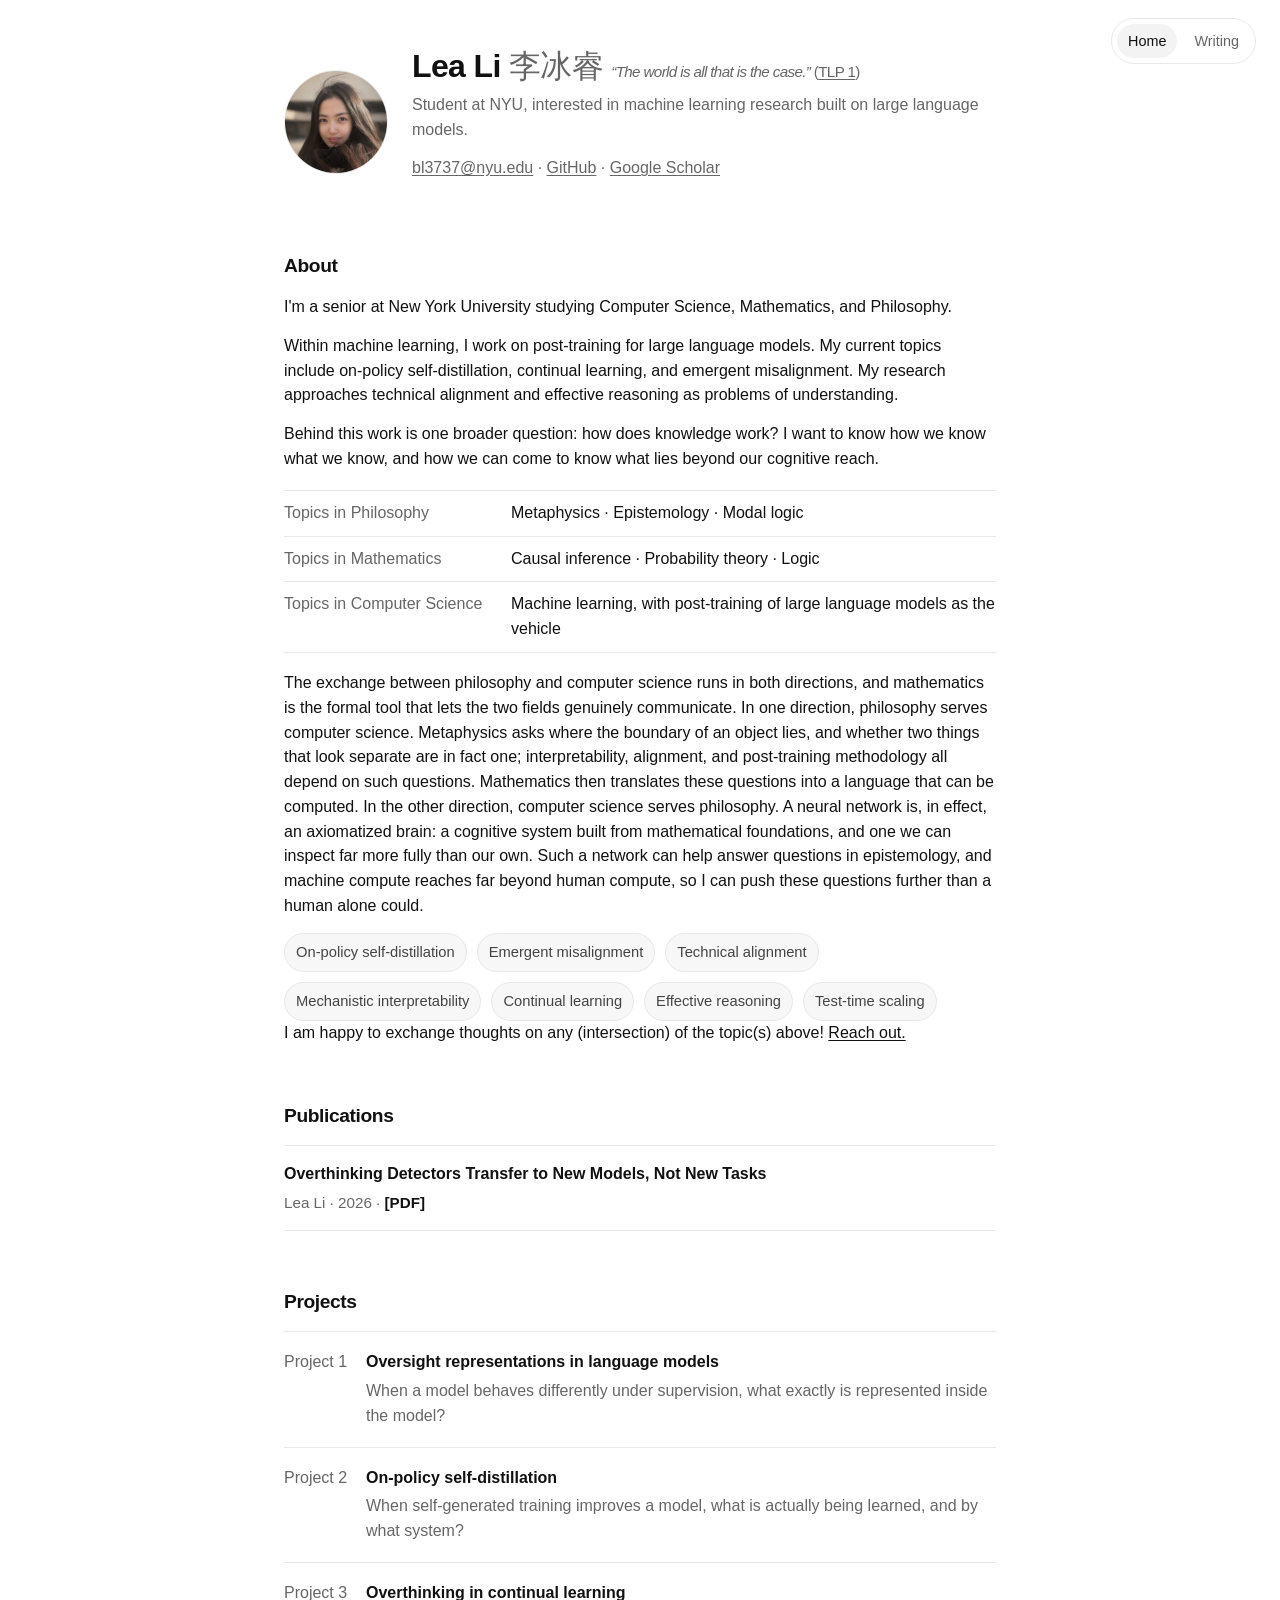
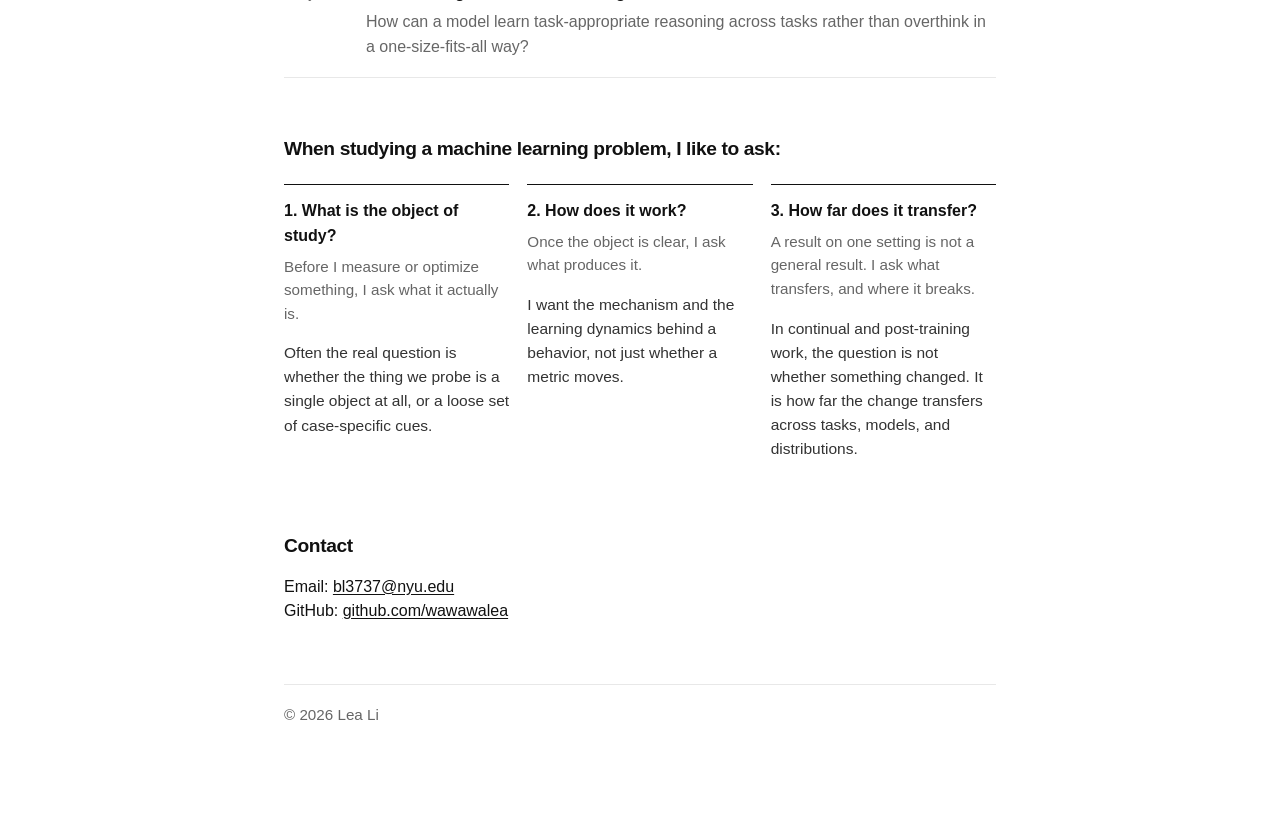
==== index.html @ e66e78da "Replace name tagline with Wittgenstein quote linked to SEP Co-Authored-By: Claude <noreply@anthropic" ====
<!DOCTYPE html>
<html lang="en">
<head>
  <meta charset="UTF-8" />
  <meta name="viewport" content="width=device-width, initial-scale=1.0" />
  <title>Lea Li (李冰睿) | NYU | LLM Research</title>
  <meta name="description" content="Lea Li (李冰睿) is a student at New York University (NYU) studying Computer Science, Mathematics, and Philosophy. She studies how knowledge works: metaphysics, epistemology, probability theory, causal inference, and LLM research including technical alignment, mechanistic interpretability, continual learning, and reasoning." />
  <meta name="author" content="Lea Li" />
  <link rel="canonical" href="https://wawawalea.github.io/" />

  <!-- Open Graph / social + richer indexing signals -->
  <meta property="og:type" content="profile" />
  <meta property="og:title" content="Lea Li (李冰睿) | NYU" />
  <meta property="og:description" content="Lea Li, a student at NYU studying how knowledge works: philosophy, mathematics, and LLM research on alignment, interpretability, continual learning, and reasoning." />
  <meta property="og:url" content="https://wawawalea.github.io/" />
  <meta property="og:image" content="https://wawawalea.github.io/profile.png" />
  <meta property="profile:first_name" content="Lea" />
  <meta property="profile:last_name" content="Li" />
  <meta name="twitter:card" content="summary" />

  <!-- Structured data: tells Google this page is about the person "Lea Li" at NYU -->
  <script type="application/ld+json">
  {
    "@context": "https://schema.org",
    "@type": "Person",
    "name": "Lea Li",
    "alternateName": "李冰睿",
    "url": "https://wawawalea.github.io/",
    "image": "https://wawawalea.github.io/profile.png",
    "email": "mailto:bl3737@nyu.edu",
    "jobTitle": "Student",
    "affiliation": {
      "@type": "CollegeOrUniversity",
      "name": "New York University",
      "alternateName": "NYU"
    },
    "alumniOf": {
      "@type": "CollegeOrUniversity",
      "name": "New York University"
    },
    "knowsAbout": [
      "Large Language Models",
      "Technical AI Alignment",
      "Mechanistic Interpretability",
      "Continual Learning",
      "Reasoning",
      "Metaphysics",
      "Epistemology",
      "Modal Logic",
      "Probability Theory",
      "Mathematical Logic",
      "Causal Inference"
    ],
    "sameAs": [
      "https://github.com/wawawalea"
    ]
  }
  </script>
  <style>
    :root {
      --bg: #ffffff;
      --text: #111111;
      --muted: #666666;
      --line: #e8e8e8;
      --line-dark: #cfcfcf;
      --chip: #f7f7f7;
      --hover: #f3f3f3;
      --max: 760px;
    }
    * { box-sizing: border-box; }
    html { scroll-behavior: smooth; }
    body {
      margin: 0;
      background: var(--bg);
      color: var(--text);
      font-family: -apple-system, BlinkMacSystemFont, "Segoe UI", Helvetica, Arial, sans-serif;
      line-height: 1.55;
      font-size: 16px;
    }
    main {
      max-width: var(--max);
      margin: 0 auto;
      padding: 48px 24px 72px;
    }
    section { margin-top: 56px; }
    h1, h2, h3 { font-weight: 600; letter-spacing: -0.02em; margin: 0; }
    h1 { font-size: 2rem; line-height: 1.15; }
    h2 { font-size: 1.2rem; margin-bottom: 14px; }
    h3 { font-size: 1rem; }
    p { margin: 0 0 14px; }
    a { color: inherit; text-underline-offset: 2px; }
    .muted { color: var(--muted); }
    .masthead {
      display: grid;
      grid-template-columns: 104px 1fr;
      gap: 24px;
      align-items: center;
    }
    .photo-wrap {
      width: 104px; height: 104px;
      border-radius: 50%; overflow: hidden;
      border: 1px solid var(--line);
      background: #fafafa;
      display: flex; align-items: center; justify-content: center;
    }
    .photo { width: 100%; height: 100%; object-fit: cover; display: block; }
    .fallback {
      color: #888;
      font-size: 1.35rem;
      letter-spacing: 0.04em;
    }
    .cn { font-weight: 500; color: var(--muted); }
    .note { display: inline-block; font-weight: 400; color: var(--muted); font-size: 0.95rem; }
    .affil { margin-top: 8px; color: var(--muted); }
    .contact-line { color: var(--muted); margin-top: 8px; }
    .about p:last-child { margin-bottom: 0; }
    .topics {
      margin: 18px 0;
      border-top: 1px solid var(--line);
    }
    .topic {
      display: grid;
      grid-template-columns: 215px 1fr;
      gap: 12px;
      padding: 10px 0;
      border-bottom: 1px solid var(--line);
    }
    .topic-field { color: var(--muted); }
    @media (max-width: 540px) {
      .topic { grid-template-columns: 1fr; gap: 2px; }
    }
    .chips {
      display: flex;
      flex-wrap: wrap;
      gap: 10px;
      margin-top: 14px;
    }
    .chip {
      display: inline-flex;
      align-items: center;
      padding: 7px 11px;
      border: 1px solid var(--line);
      background: var(--chip);
      border-radius: 999px;
      font-size: 0.92rem;
      color: #444;
    }
    .pub-list {
      border-top: 1px solid var(--line);
    }
    .pub {
      border-bottom: 1px solid var(--line);
      padding: 16px 0;
    }
    .pub-title { font-size: 1rem; font-weight: 600; }
    .pub-meta { color: var(--muted); margin-top: 4px; font-size: 0.95rem; }
    .pub-link { font-weight: 600; color: var(--text); text-decoration: none; }
    .pub-link:hover { text-decoration: underline; text-underline-offset: 3px; }
    .project-list {
      border-top: 1px solid var(--line);
    }
    .project {
      border-bottom: 1px solid var(--line);
      padding: 18px 0;
    }
    .project button {
      all: unset;
      cursor: pointer;
      display: block;
      width: 100%;
    }
    .project button:hover .project-title { text-decoration: underline; text-underline-offset: 3px; }
    .project-row {
      display: flex;
      justify-content: space-between;
      gap: 18px;
      align-items: baseline;
    }
    .project-num { color: var(--muted); min-width: 64px; }
    .project-main { flex: 1; }
    .project-title { font-size: 1rem; font-weight: 600; }
    .project-summary { color: var(--muted); margin-top: 4px; }
    .drawer {
      max-height: 0;
      overflow: hidden;
      transition: max-height 0.28s ease;
    }
    .drawer-inner {
      padding: 14px 0 2px 64px;
      color: #333;
    }
    .detail {
      margin: 0 0 10px;
    }
    .detail-label {
      display: inline-block;
      min-width: 88px;
      color: var(--muted);
    }
    .triptych-intro { max-width: 680px; }
    .triptych {
      display: grid;
      grid-template-columns: repeat(3, 1fr);
      gap: 18px;
      margin-top: 20px;
    }
    .panel {
      border-top: 1px solid var(--text);
      padding-top: 14px;
    }
    .panel-title {
      font-size: 1rem;
      font-weight: 600;
      margin-bottom: 6px;
    }
    .panel-sub { color: var(--muted); font-size: 0.95rem; margin-bottom: 16px; }
    .panel-text { color: #333; font-size: 0.97rem; }
    footer {
      margin-top: 60px;
      padding-top: 18px;
      border-top: 1px solid var(--line);
      color: var(--muted);
      font-size: 0.95rem;
    }
    .site-nav {
      position: fixed;
      top: 18px;
      right: 24px;
      z-index: 20;
      display: flex;
      gap: 6px;
      padding: 5px;
      border: 1px solid var(--line);
      border-radius: 999px;
      background: rgba(255, 255, 255, 0.92);
      backdrop-filter: blur(10px);
    }
    .site-nav a {
      padding: 6px 11px;
      border-radius: 999px;
      color: var(--muted);
      font-size: 0.9rem;
      text-decoration: none;
    }
    .site-nav a:hover,
    .site-nav a[aria-current="page"] {
      color: var(--text);
      background: var(--hover);
    }
    .route-page[hidden] { display: none; }
    .writing-header { margin-bottom: 42px; }
    .writing-header p { color: var(--muted); max-width: 620px; }
    .writing-list {
      border-top: 1px solid var(--line);
    }
    .writing-item {
      display: block;
      padding: 24px 0 26px;
      border-bottom: 1px solid var(--line);
      color: inherit;
      text-decoration: none;
    }
    .writing-item:hover .writing-title { text-decoration: underline; text-underline-offset: 4px; }
    .writing-meta { color: var(--muted); font-size: 0.92rem; margin-bottom: 7px; }
    .writing-title { font-size: 1.16rem; font-weight: 600; }
    .writing-summary { color: var(--muted); margin: 8px 0 0; max-width: 650px; }
    @media (max-width: 720px) {
      .site-nav { position: absolute; top: 12px; right: 14px; }
      main { padding-top: 76px; }
      .masthead { grid-template-columns: 1fr; }
      .project-row { display: block; }
      .project-num { display: block; margin-bottom: 4px; }
      .drawer-inner { padding-left: 0; }
      .triptych { grid-template-columns: 1fr; gap: 28px; }
      .panel { min-height: unset; }
    }
  </style>
</head>
<body>
  <nav class="site-nav" aria-label="Primary navigation">
    <a href="#/" data-route="home">Home</a>
    <a href="#/writing" data-route="writing">Writing</a>
  </nav>

  <main id="home-page" class="route-page">
    <header class="masthead">
      <div class="photo-wrap">
        <img class="photo" src="profile.png" alt="Lea Li" onerror="this.style.display='none'; this.nextElementSibling.style.display='flex';" />
        <div class="fallback" style="display:none;">LL</div>
      </div>
      <div>
        <h1>
          Lea Li <span class="cn">李冰睿</span>
          <span class="note"><em>&ldquo;The world is all that is the case.&rdquo;</em> (<a href="https://plato.stanford.edu/entries/wittgenstein/#TracLogiPhil" target="_blank" rel="noopener">TLP&nbsp;1</a>)</span>
        </h1>
        <p class="affil">Student at NYU, interested in machine learning research built on large language models.</p>
        <p class="contact-line">
          <a href="mailto:bl3737@nyu.edu">bl3737@nyu.edu</a> &middot;
          <a href="https://github.com/wawawalea" target="_blank" rel="noopener">GitHub</a> &middot;
          <a href="https://scholar.google.com/" target="_blank" rel="noopener">Google Scholar</a>
        </p>
      </div>
    </header>

    <section class="about" id="about">
      <h2>About</h2>
      <p>
        I'm a senior at New York University studying Computer Science, Mathematics, and Philosophy.
      </p>
      <p>
        Within machine learning, I work on post-training for large language models. My current topics include on-policy self-distillation, continual learning, and emergent misalignment. My research approaches technical alignment and effective reasoning as problems of understanding.
      </p>
      <p>
        Behind this work is one broader question: how does knowledge work? I want to know how we know what we know, and how we can come to know what lies beyond our cognitive reach.
      </p>
      <div class="topics" aria-label="topics of interest">
        <div class="topic">
          <div class="topic-field">Topics in Philosophy</div>
          <div class="topic-list">Metaphysics &middot; Epistemology &middot; Modal logic</div>
        </div>
        <div class="topic">
          <div class="topic-field">Topics in Mathematics</div>
          <div class="topic-list">Causal inference &middot; Probability theory &middot; Logic</div>
        </div>
        <div class="topic">
          <div class="topic-field">Topics in Computer Science</div>
          <div class="topic-list">Machine learning, with post-training of large language models as the vehicle</div>
        </div>
      </div>
      <p>
        The exchange between philosophy and computer science runs in both directions, and mathematics is the formal tool that lets the two fields genuinely communicate. In one direction, philosophy serves computer science. Metaphysics asks where the boundary of an object lies, and whether two things that look separate are in fact one; interpretability, alignment, and post-training methodology all depend on such questions. Mathematics then translates these questions into a language that can be computed. In the other direction, computer science serves philosophy. A neural network is, in effect, an axiomatized brain: a cognitive system built from mathematical foundations, and one we can inspect far more fully than our own. Such a network can help answer questions in epistemology, and machine compute reaches far beyond human compute, so I can push these questions further than a human alone could.
      </p>
      <div class="chips" aria-label="research keywords">
        <span class="chip">On-policy self-distillation</span>
        <span class="chip">Emergent misalignment</span>
        <span class="chip">Technical alignment</span>
        <span class="chip">Mechanistic interpretability</span>
        <span class="chip">Continual learning</span>
        <span class="chip">Effective reasoning</span>
        <span class="chip">Test-time scaling</span>
      </div>
      <p>
        I am happy to exchange thoughts on any (intersection) of the topic(s) above! <a href="mailto:bl3737@nyu.edu">Reach out.</a>
      </p>
    </section>

    <section id="publications">
      <h2>Publications</h2>
      <div class="pub-list">
        <div class="pub">
          <div class="pub-title">Overthinking Detectors Transfer to New Models, Not New Tasks</div>
          <div class="pub-meta">
            Lea Li &middot; 2026 &middot;
            <a class="pub-link" href="overthinking-detectors-2026.pdf" target="_blank" rel="noopener">[PDF]</a>
          </div>
        </div>
      </div>
    </section>

    <section id="projects">
      <h2>Projects</h2>
      <div class="project-list">
        <div class="project">
          <button class="project-toggle" aria-expanded="false">
            <div class="project-row">
              <span class="project-num">Project 1</span>
              <div class="project-main">
                <div class="project-title">Oversight representations in language models</div>
                <div class="project-summary">When a model behaves differently under supervision, what exactly is represented inside the model?</div>
              </div>
            </div>
          </button>
          <div class="drawer">
            <div class="drawer-inner">
              <p class="detail"><span class="detail-label">Object</span>Whether “being supervised” is a unified internal object, or a loose family of context-specific cues and policies.</p>
              <p class="detail"><span class="detail-label">Dynamics</span>How supervision-related signals appear across prompts and settings, and whether they mediate downstream behavior in a causally meaningful way.</p>
              <p class="detail"><span class="detail-label">Adaptation</span>Whether any such structure generalizes across scenarios, or only works in the local environments where it was identified.</p>
            </div>
          </div>
        </div>

        <div class="project">
          <button class="project-toggle" aria-expanded="false">
            <div class="project-row">
              <span class="project-num">Project 2</span>
              <div class="project-main">
                <div class="project-title">On-policy self-distillation</div>
                <div class="project-summary">When self-generated training improves a model, what is actually being learned, and by what system?</div>
              </div>
            </div>
          </button>
          <div class="drawer">
            <div class="drawer-inner">
              <p class="detail"><span class="detail-label">Object</span>The effective learner is not just the parameter vector, but the closed loop formed by the model, prompts, sampling policy, generated data, and update rule.</p>
              <p class="detail"><span class="detail-label">Dynamics</span>How on-policy data generation, selection, and optimization interact to amplify some behaviors while leaving others unchanged.</p>
              <p class="detail"><span class="detail-label">Adaptation</span>To what extent the learned changes transfer beyond the exact prompts and distributions used to produce the training data.</p>
            </div>
          </div>
        </div>

        <div class="project">
          <button class="project-toggle" aria-expanded="false">
            <div class="project-row">
              <span class="project-num">Project 3</span>
              <div class="project-main">
                <div class="project-title">Overthinking in continual learning</div>
                <div class="project-summary">How can a model learn task-appropriate reasoning across tasks rather than overthink in a one-size-fits-all way?</div>
              </div>
            </div>
          </button>
          <div class="drawer">
            <div class="drawer-inner">
              <p class="detail"><span class="detail-label">Object</span>Overthinking is not a single fixed defect, but a task-relative computation policy involving when to continue, verify, or stop.</p>
              <p class="detail"><span class="detail-label">Dynamics</span>How signals for efficient reasoning differ across tasks, and how those signals evolve as the model keeps learning new settings.</p>
              <p class="detail"><span class="detail-label">Adaptation</span>Whether a model can acquire reasoning policies that remain effective across tasks without collapsing into one locally good but globally brittle rule.</p>
            </div>
          </div>
        </div>
      </div>
    </section>

    <section id="questions">
      <h2>When studying a machine learning problem, I like to ask:</h2>
      <div class="triptych">
        <div class="panel">
          <div class="panel-title">1. What is the object of study?</div>
          <div class="panel-sub">Before I measure or optimize something, I ask what it actually is.</div>
          <p class="panel-text">Often the real question is whether the thing we probe is a single object at all, or a loose set of case-specific cues.</p>
        </div>

        <div class="panel">
          <div class="panel-title">2. How does it work?</div>
          <div class="panel-sub">Once the object is clear, I ask what produces it.</div>
          <p class="panel-text">I want the mechanism and the learning dynamics behind a behavior, not just whether a metric moves.</p>
        </div>

        <div class="panel">
          <div class="panel-title">3. How far does it transfer?</div>
          <div class="panel-sub">A result on one setting is not a general result. I ask what transfers, and where it breaks.</div>
          <p class="panel-text">In continual and post-training work, the question is not whether something changed. It is how far the change transfers across tasks, models, and distributions.</p>
        </div>
      </div>
    </section>

    <section id="contact">
      <h2>Contact</h2>
      <p>
        Email: <a href="mailto:bl3737@nyu.edu">bl3737@nyu.edu</a><br />
        GitHub: <a href="https://github.com/wawawalea" target="_blank" rel="noopener">github.com/wawawalea</a>
      </p>
    </section>

    <footer>
      <p>&copy; <span class="current-year"></span> Lea Li</p>
    </footer>
  </main>

  <main id="writing-page" class="route-page" hidden>
    <header class="writing-header">
      <h1>Writing</h1>
      <p>Research maps and essays on mechanistic interpretability, machine learning, and philosophy.</p>
    </header>

    <div class="writing-list">
      <a class="writing-item" href="mechanistic-interpretability-decision-forest-2026.html">
        <div class="writing-meta">August 7, 2026 &middot; Interactive research map</div>
        <div class="writing-title">Mechanistic Interpretability in 2026: A Decision Forest</div>
        <p class="writing-summary">A structured map of the field's problems, methods, evidence standards, open disagreements, and metaphysical positions.</p>
      </a>
    </div>

    <footer>
      <p>&copy; <span class="current-year"></span> Lea Li</p>
    </footer>
  </main>

  <script>
    document.querySelectorAll('.current-year').forEach((el) => {
      el.textContent = new Date().getFullYear();
    });

    const routePages = {
      home: document.getElementById('home-page'),
      writing: document.getElementById('writing-page')
    };

    function renderRoute() {
      const route = window.location.hash === '#/writing' ? 'writing' : 'home';
      Object.entries(routePages).forEach(([name, page]) => {
        page.hidden = name !== route;
      });
      document.querySelectorAll('[data-route]').forEach((link) => {
        if (link.dataset.route === route) link.setAttribute('aria-current', 'page');
        else link.removeAttribute('aria-current');
      });
      window.scrollTo(0, 0);
    }

    window.addEventListener('hashchange', renderRoute);
    renderRoute();

    const toggles = document.querySelectorAll('.project-toggle');
    toggles.forEach((btn) => {
      btn.addEventListener('click', () => {
        const drawer = btn.parentElement.querySelector('.drawer');
        const expanded = btn.getAttribute('aria-expanded') === 'true';
        btn.setAttribute('aria-expanded', String(!expanded));
        if (expanded) {
          drawer.style.maxHeight = '0px';
        } else {
          drawer.style.maxHeight = drawer.scrollHeight + 'px';
        }
      });
    });
  </script>
</body>
</html>
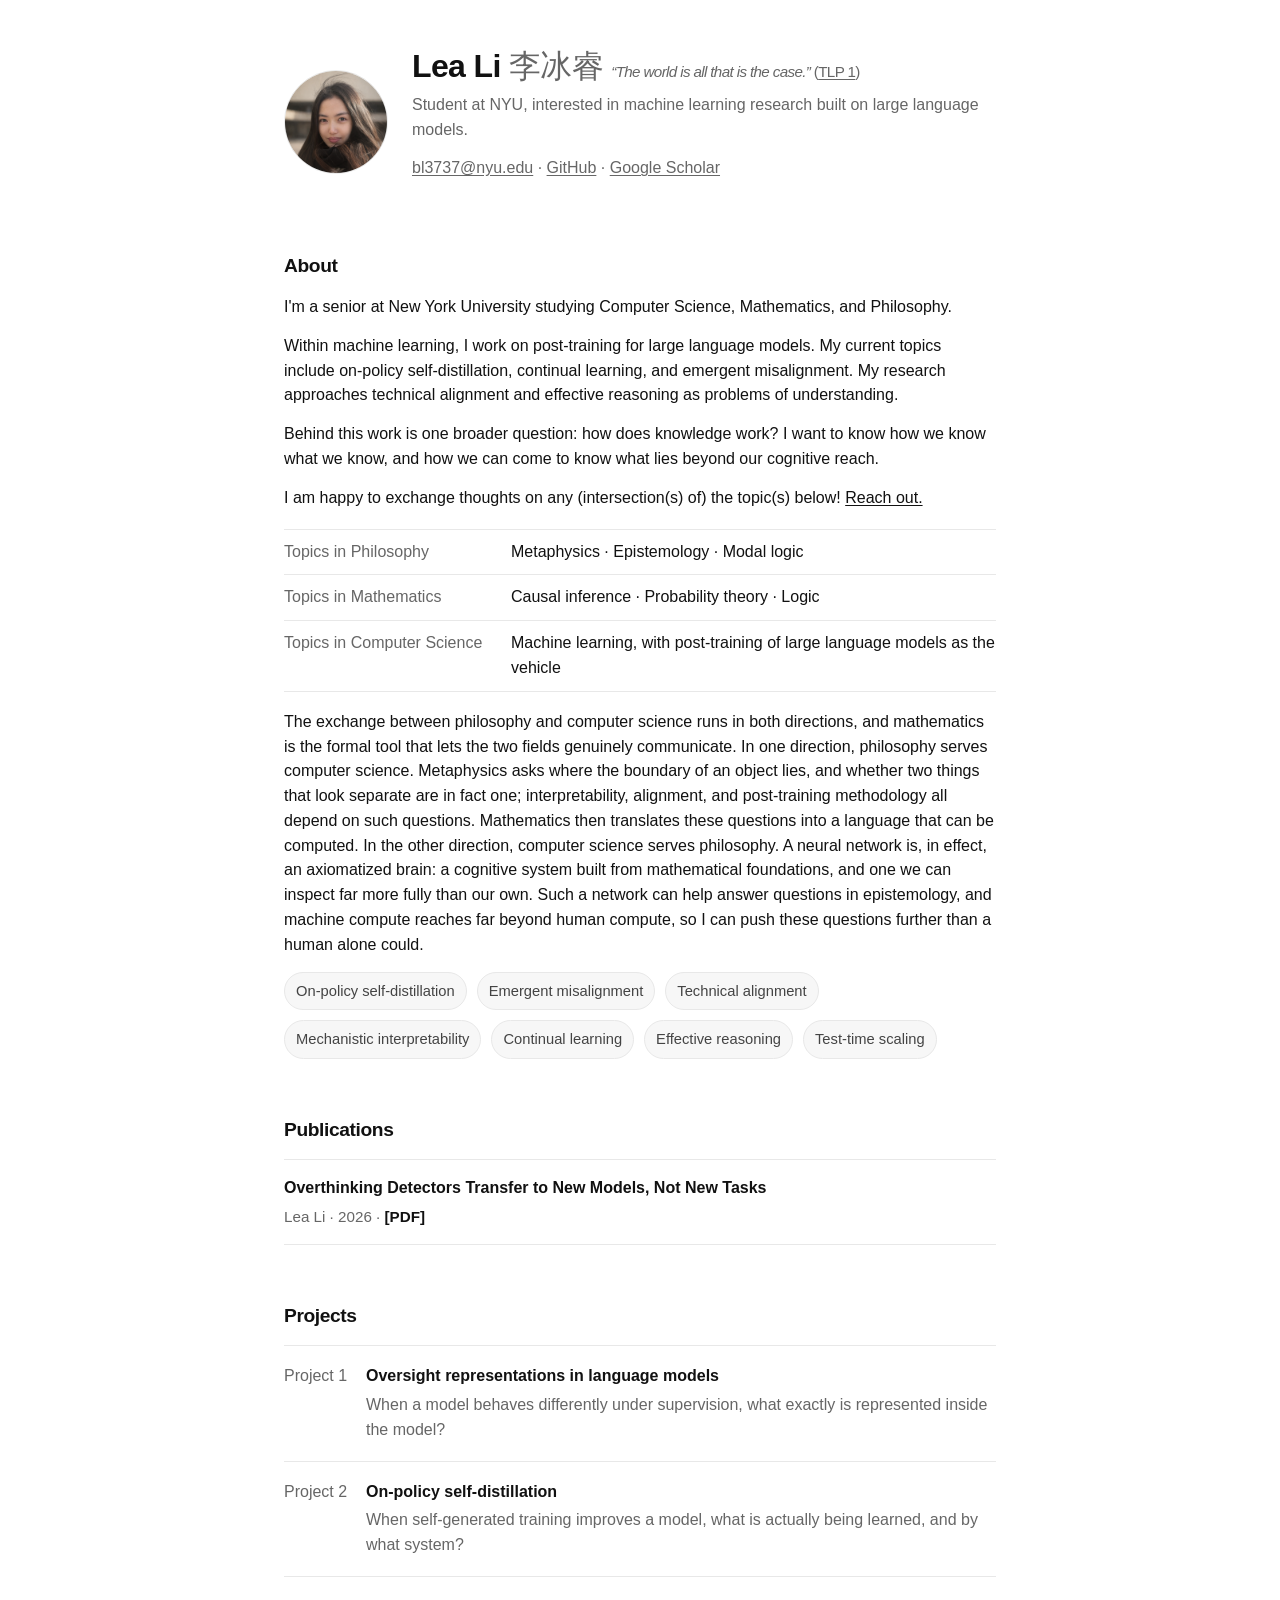
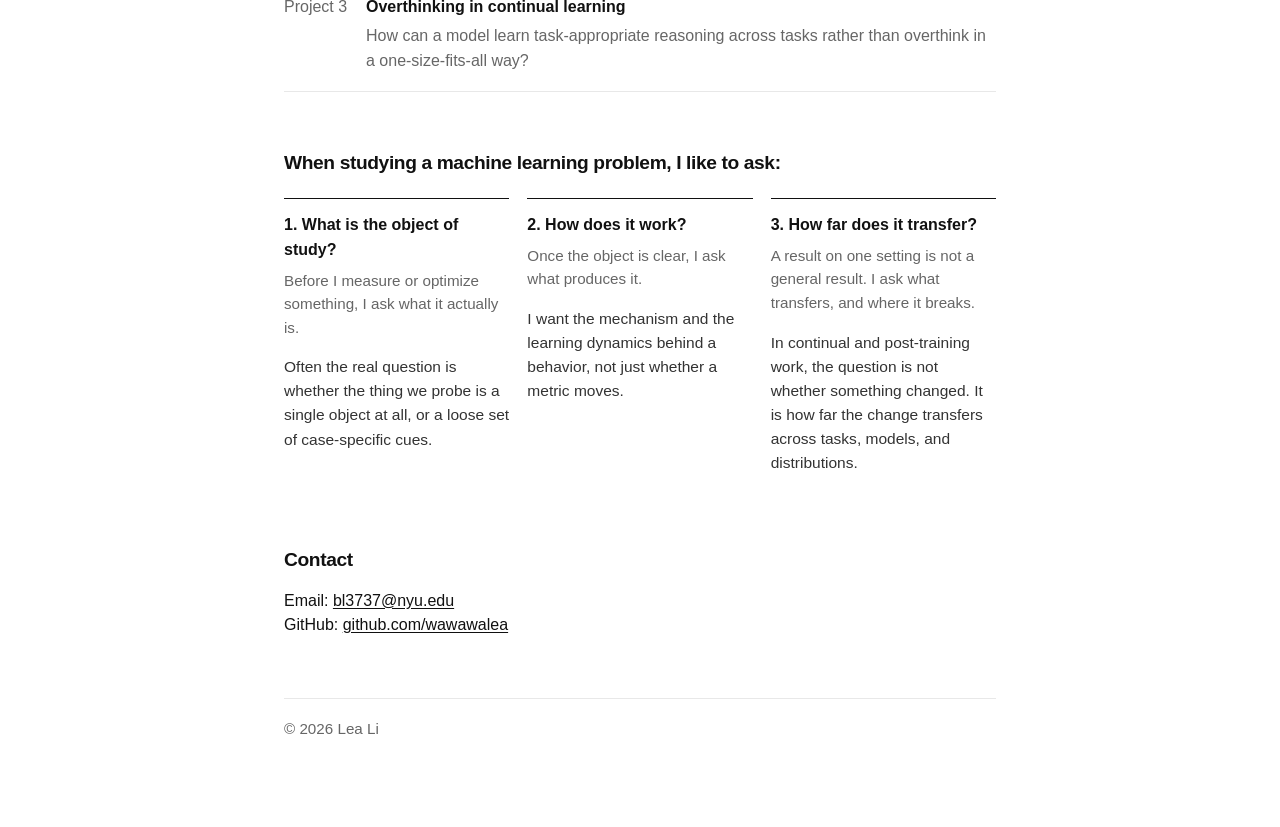
==== commit 7b7e9c74: "Merge pull request #3 from wawawalea/claude/webpage-interests-positioning-rm7c64 Replace name taglin" ====
--- a/index.html
+++ b/index.html
@@ -313,6 +313,9 @@
       <p>
         Behind this work is one broader question: how does knowledge work? I want to know how we know what we know, and how we can come to know what lies beyond our cognitive reach.
       </p>
+      <p>
+        I am happy to exchange thoughts on any (intersection(s) of) the topic(s) below! <a href="mailto:bl3737@nyu.edu">Reach out.</a>
+      </p>
       <div class="topics" aria-label="topics of interest">
         <div class="topic">
           <div class="topic-field">Topics in Philosophy</div>
@@ -339,9 +342,7 @@
         <span class="chip">Effective reasoning</span>
         <span class="chip">Test-time scaling</span>
       </div>
-      <p>
-        I am happy to exchange thoughts on any (intersection) of the topic(s) above! <a href="mailto:bl3737@nyu.edu">Reach out.</a>
-      </p>
+      
     </section>
 
     <section id="publications">
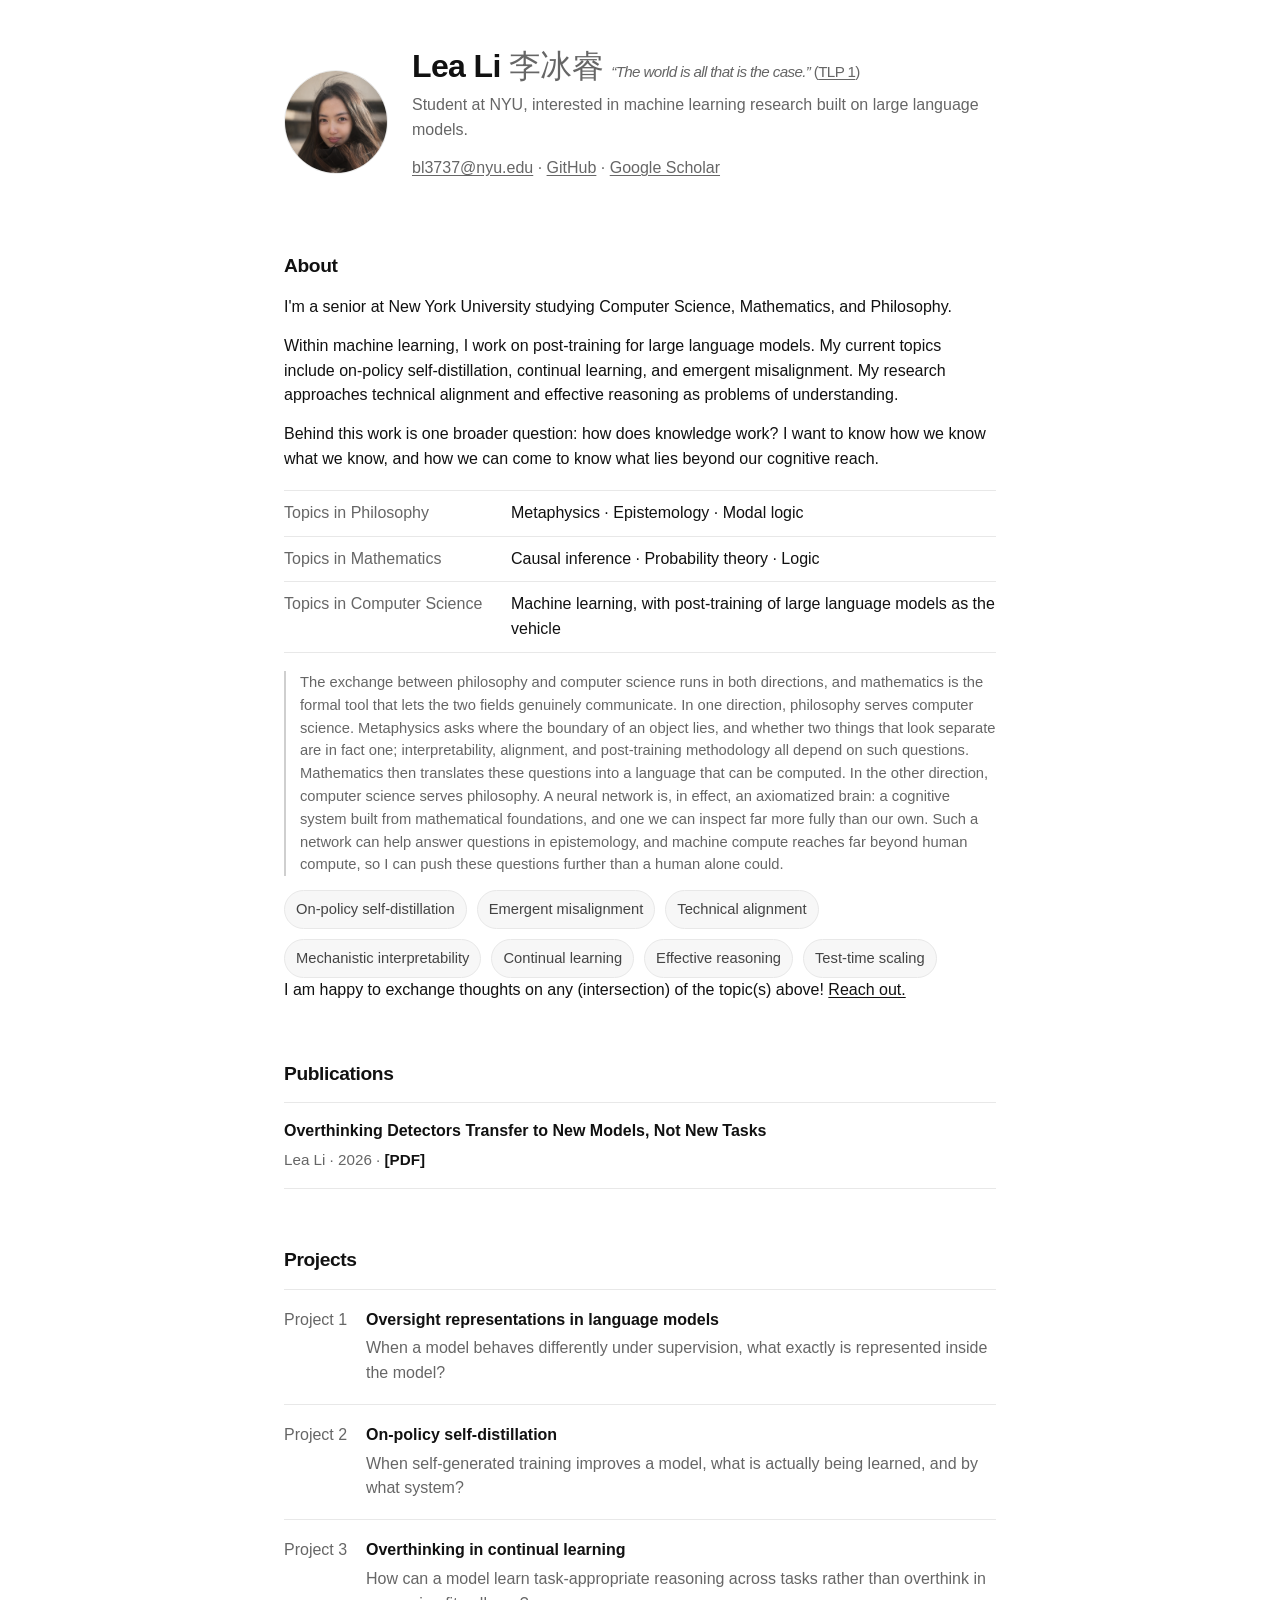
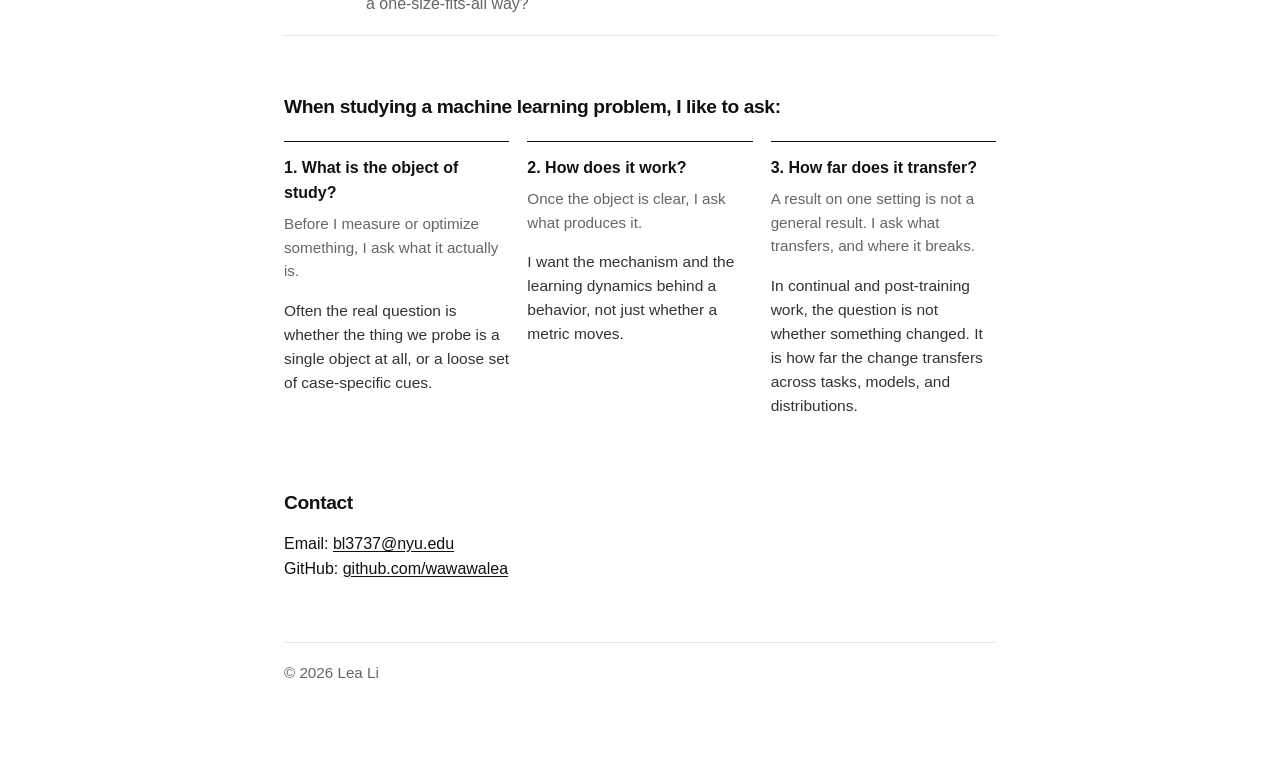
==== commit ba73dae0: "Style the philosophy-CS exchange paragraph as a muted aside Co-Authored-By: Claude <noreply@anthropi" ====
--- a/index.html
+++ b/index.html
@@ -126,6 +126,13 @@
       border-bottom: 1px solid var(--line);
     }
     .topic-field { color: var(--muted); }
+    .aside {
+      font-size: 0.92rem;
+      color: var(--muted);
+      border-left: 2px solid var(--line-dark);
+      padding-left: 14px;
+      margin-top: 18px;
+    }
     @media (max-width: 540px) {
       .topic { grid-template-columns: 1fr; gap: 2px; }
     }
@@ -313,9 +320,6 @@
       <p>
         Behind this work is one broader question: how does knowledge work? I want to know how we know what we know, and how we can come to know what lies beyond our cognitive reach.
       </p>
-      <p>
-        I am happy to exchange thoughts on any (intersection(s) of) the topic(s) below! <a href="mailto:bl3737@nyu.edu">Reach out.</a>
-      </p>
       <div class="topics" aria-label="topics of interest">
         <div class="topic">
           <div class="topic-field">Topics in Philosophy</div>
@@ -330,7 +334,7 @@
           <div class="topic-list">Machine learning, with post-training of large language models as the vehicle</div>
         </div>
       </div>
-      <p>
+      <p class="aside">
         The exchange between philosophy and computer science runs in both directions, and mathematics is the formal tool that lets the two fields genuinely communicate. In one direction, philosophy serves computer science. Metaphysics asks where the boundary of an object lies, and whether two things that look separate are in fact one; interpretability, alignment, and post-training methodology all depend on such questions. Mathematics then translates these questions into a language that can be computed. In the other direction, computer science serves philosophy. A neural network is, in effect, an axiomatized brain: a cognitive system built from mathematical foundations, and one we can inspect far more fully than our own. Such a network can help answer questions in epistemology, and machine compute reaches far beyond human compute, so I can push these questions further than a human alone could.
       </p>
       <div class="chips" aria-label="research keywords">
@@ -342,7 +346,9 @@
         <span class="chip">Effective reasoning</span>
         <span class="chip">Test-time scaling</span>
       </div>
-      
+      <p>
+        I am happy to exchange thoughts on any (intersection) of the topic(s) above! <a href="mailto:bl3737@nyu.edu">Reach out.</a>
+      </p>
     </section>
 
     <section id="publications">
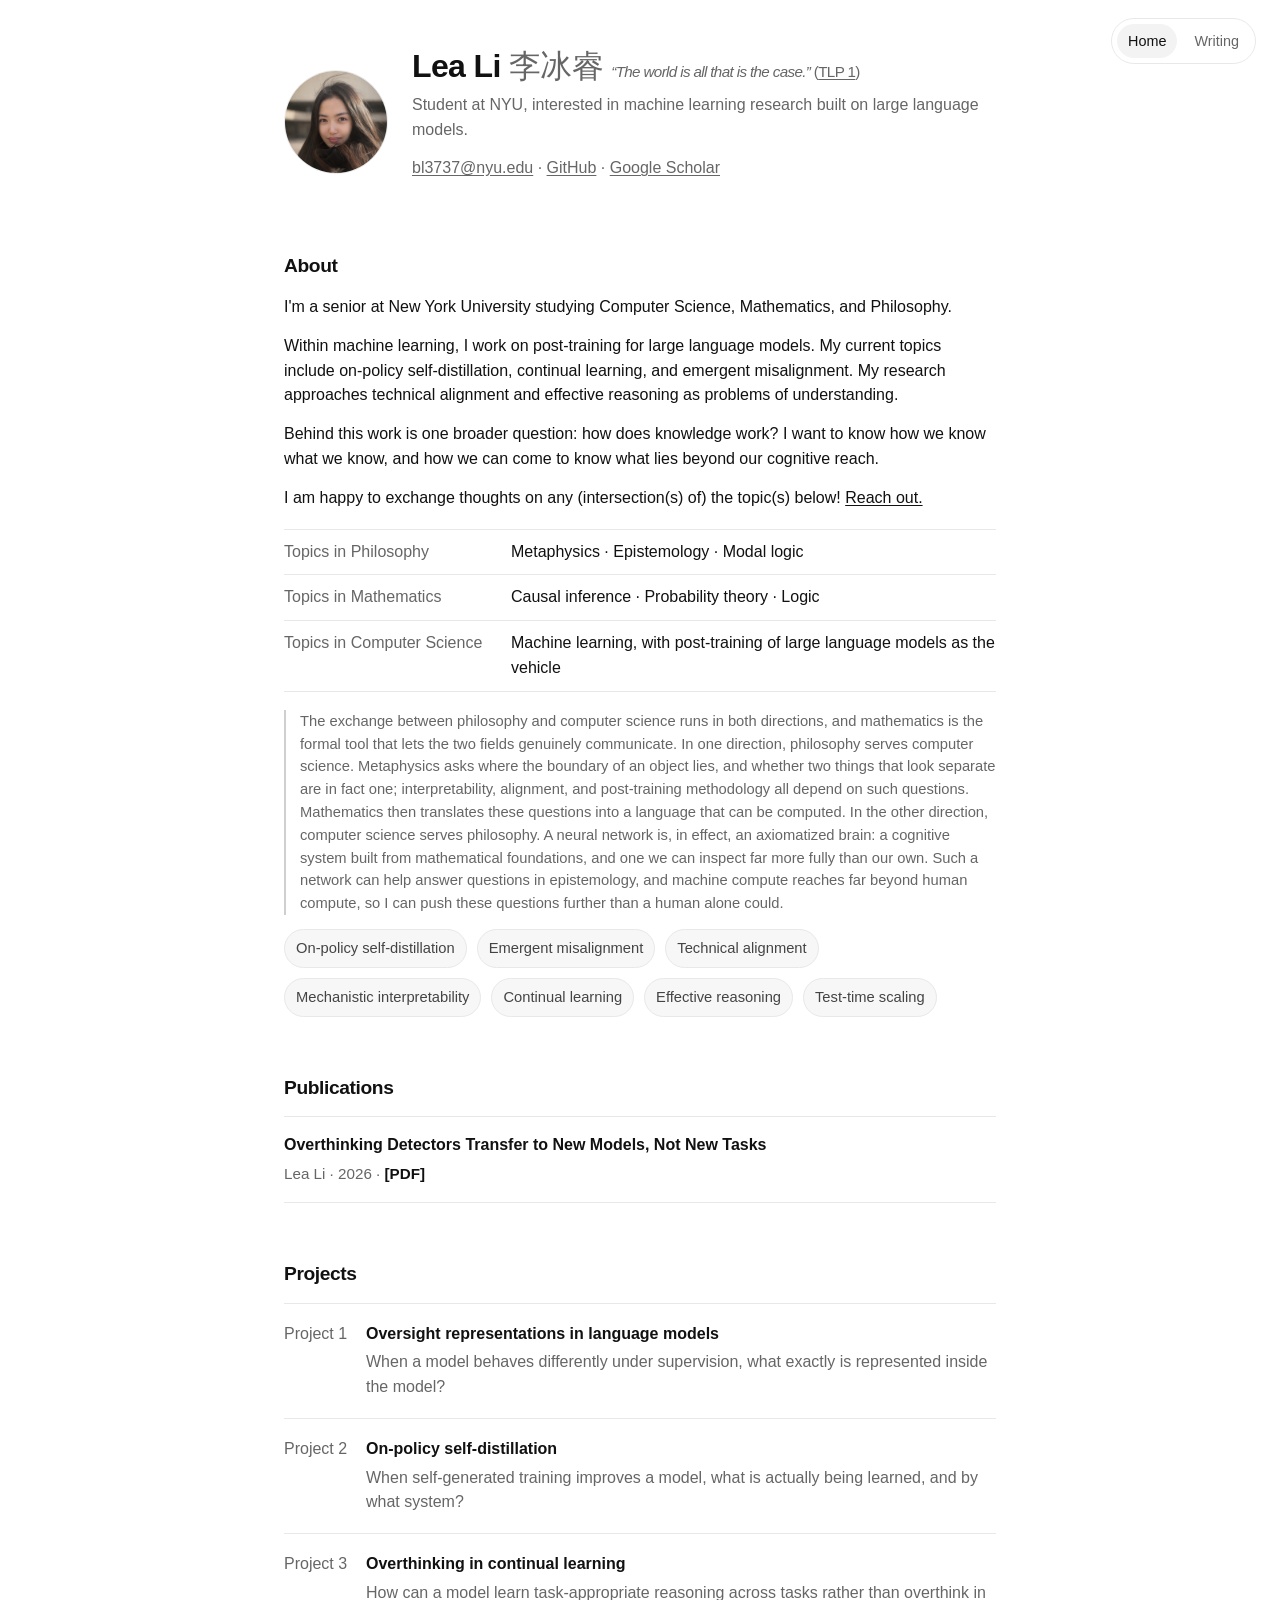
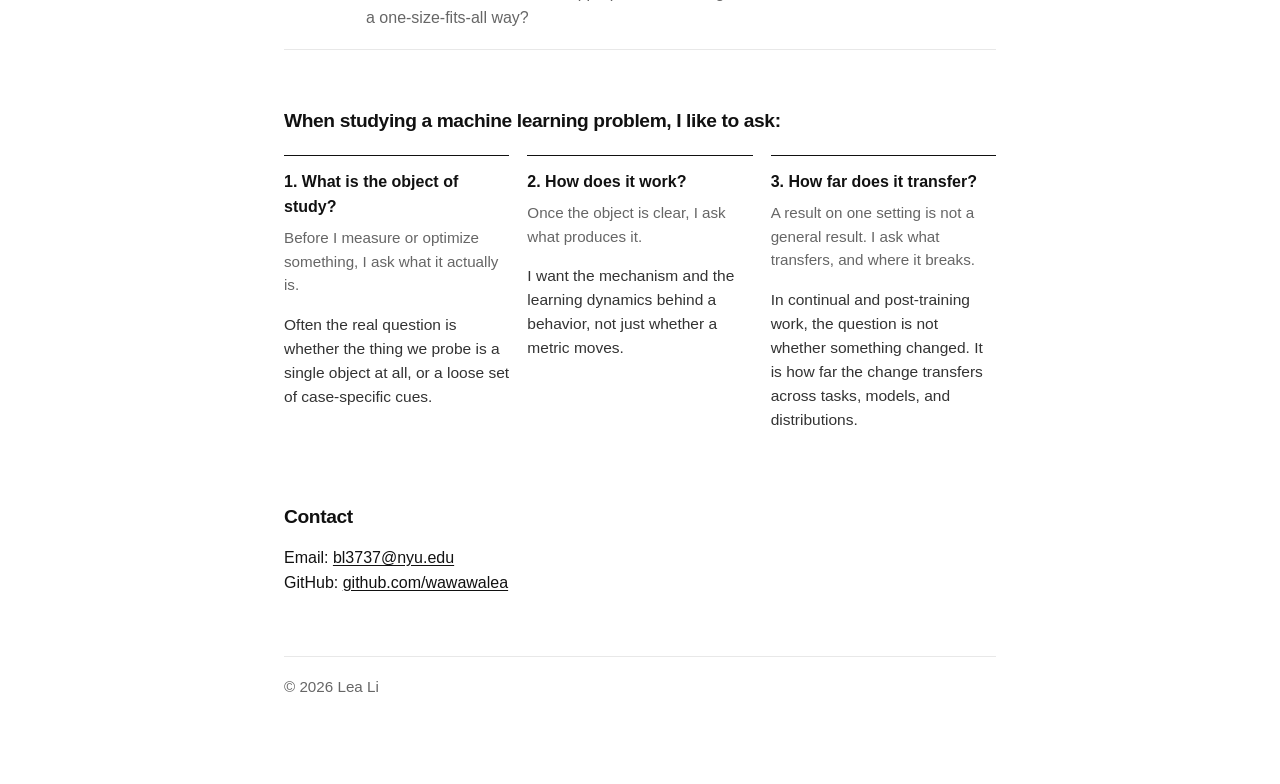
==== commit d47ca61f: "Merge pull request #4 from wawawalea/claude/webpage-interests-positioning-rm7c64 Style the philosoph" ====
--- a/index.html
+++ b/index.html
@@ -320,6 +320,9 @@
       <p>
         Behind this work is one broader question: how does knowledge work? I want to know how we know what we know, and how we can come to know what lies beyond our cognitive reach.
       </p>
+      <p>
+        I am happy to exchange thoughts on any (intersection(s) of) the topic(s) below! <a href="mailto:bl3737@nyu.edu">Reach out.</a>
+      </p>
       <div class="topics" aria-label="topics of interest">
         <div class="topic">
           <div class="topic-field">Topics in Philosophy</div>
@@ -346,9 +349,7 @@
         <span class="chip">Effective reasoning</span>
         <span class="chip">Test-time scaling</span>
       </div>
-      <p>
-        I am happy to exchange thoughts on any (intersection) of the topic(s) above! <a href="mailto:bl3737@nyu.edu">Reach out.</a>
-      </p>
+      
     </section>
 
     <section id="publications">
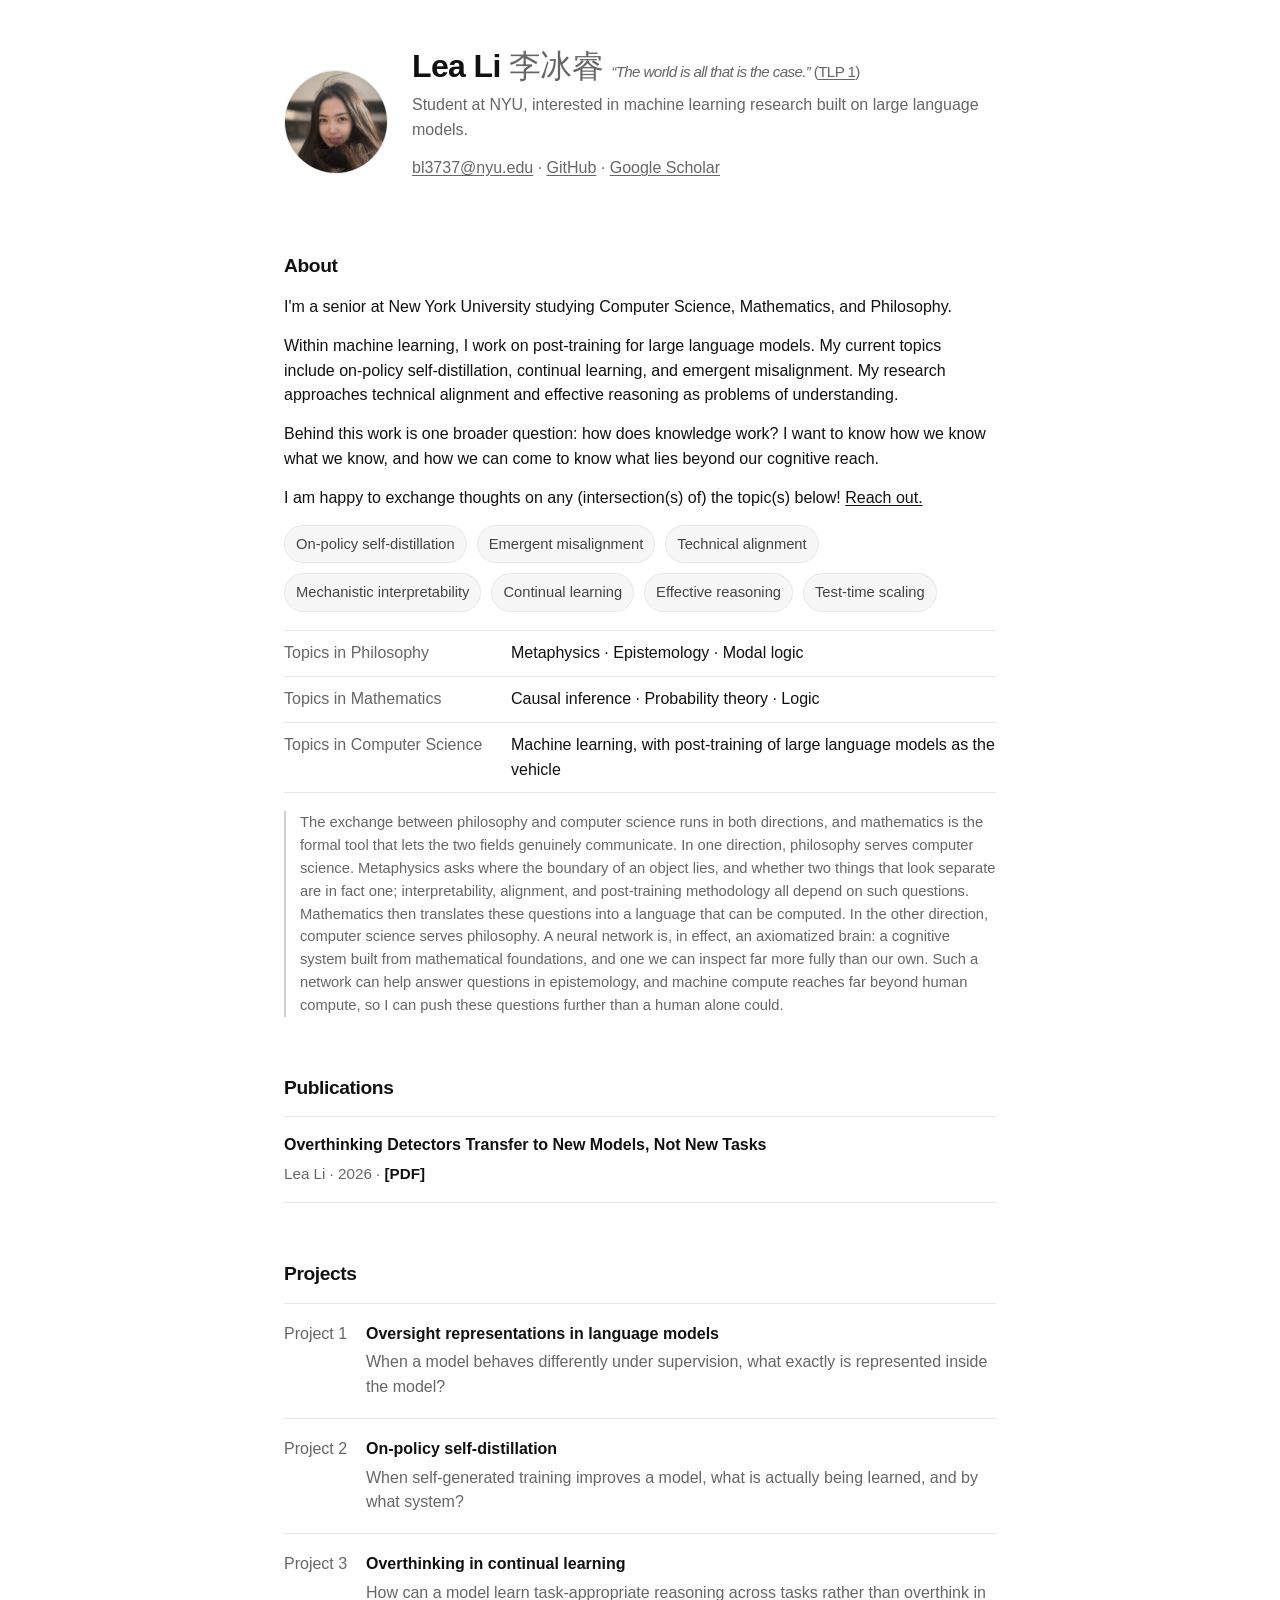
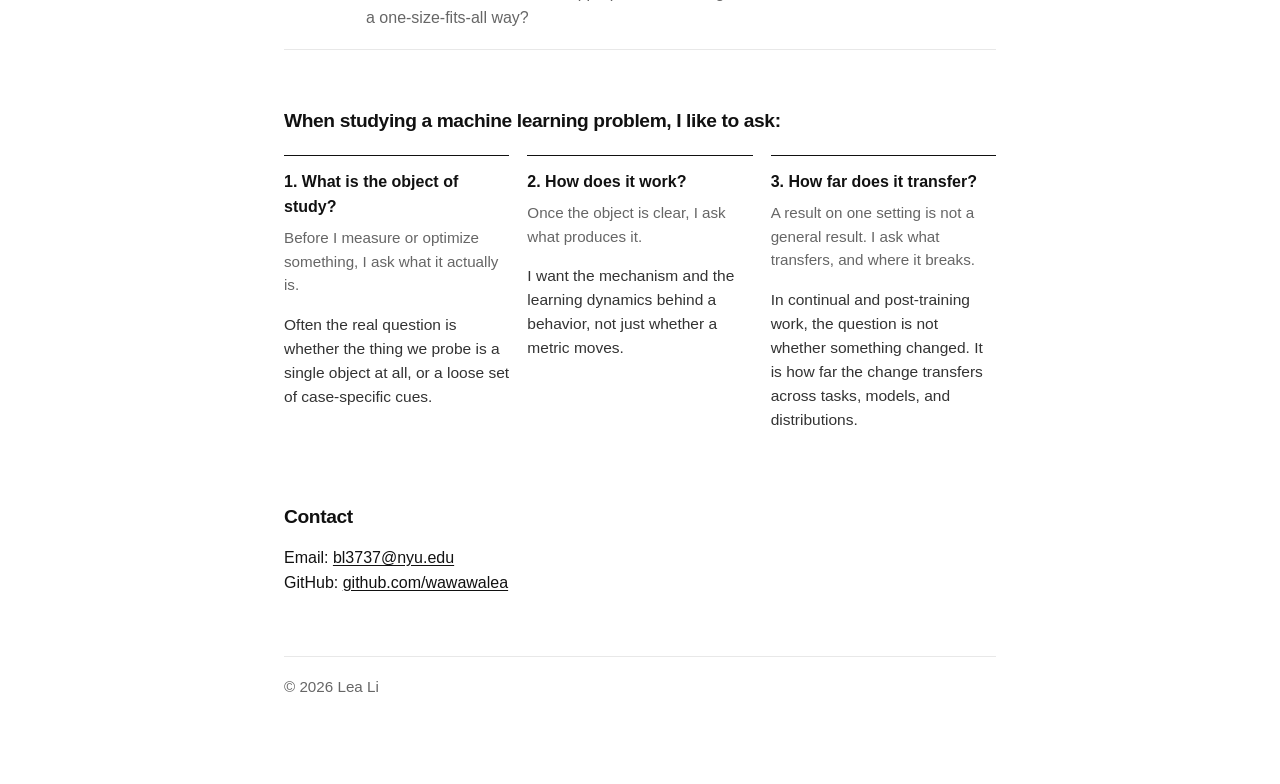
==== commit db673fd7: "Update research keywords in index.html Removed duplicate research keywords section and added new key" ====
--- a/index.html
+++ b/index.html
@@ -323,23 +323,6 @@
       <p>
         I am happy to exchange thoughts on any (intersection(s) of) the topic(s) below! <a href="mailto:bl3737@nyu.edu">Reach out.</a>
       </p>
-      <div class="topics" aria-label="topics of interest">
-        <div class="topic">
-          <div class="topic-field">Topics in Philosophy</div>
-          <div class="topic-list">Metaphysics &middot; Epistemology &middot; Modal logic</div>
-        </div>
-        <div class="topic">
-          <div class="topic-field">Topics in Mathematics</div>
-          <div class="topic-list">Causal inference &middot; Probability theory &middot; Logic</div>
-        </div>
-        <div class="topic">
-          <div class="topic-field">Topics in Computer Science</div>
-          <div class="topic-list">Machine learning, with post-training of large language models as the vehicle</div>
-        </div>
-      </div>
-      <p class="aside">
-        The exchange between philosophy and computer science runs in both directions, and mathematics is the formal tool that lets the two fields genuinely communicate. In one direction, philosophy serves computer science. Metaphysics asks where the boundary of an object lies, and whether two things that look separate are in fact one; interpretability, alignment, and post-training methodology all depend on such questions. Mathematics then translates these questions into a language that can be computed. In the other direction, computer science serves philosophy. A neural network is, in effect, an axiomatized brain: a cognitive system built from mathematical foundations, and one we can inspect far more fully than our own. Such a network can help answer questions in epistemology, and machine compute reaches far beyond human compute, so I can push these questions further than a human alone could.
-      </p>
       <div class="chips" aria-label="research keywords">
         <span class="chip">On-policy self-distillation</span>
         <span class="chip">Emergent misalignment</span>
@@ -349,6 +332,24 @@
         <span class="chip">Effective reasoning</span>
         <span class="chip">Test-time scaling</span>
       </div>
+      <div class="topics" aria-label="topics of interest">
+        <div class="topic">
+          <div class="topic-field">Topics in Philosophy</div>
+          <div class="topic-list">Metaphysics &middot; Epistemology &middot; Modal logic</div>
+        </div>
+        <div class="topic">
+          <div class="topic-field">Topics in Mathematics</div>
+          <div class="topic-list">Causal inference &middot; Probability theory &middot; Logic</div>
+        </div>
+        <div class="topic">
+          <div class="topic-field">Topics in Computer Science</div>
+          <div class="topic-list">Machine learning, with post-training of large language models as the vehicle</div>
+        </div>
+      </div>
+      <p class="aside">
+        The exchange between philosophy and computer science runs in both directions, and mathematics is the formal tool that lets the two fields genuinely communicate. In one direction, philosophy serves computer science. Metaphysics asks where the boundary of an object lies, and whether two things that look separate are in fact one; interpretability, alignment, and post-training methodology all depend on such questions. Mathematics then translates these questions into a language that can be computed. In the other direction, computer science serves philosophy. A neural network is, in effect, an axiomatized brain: a cognitive system built from mathematical foundations, and one we can inspect far more fully than our own. Such a network can help answer questions in epistemology, and machine compute reaches far beyond human compute, so I can push these questions further than a human alone could.
+      </p>
+      
       
     </section>
 
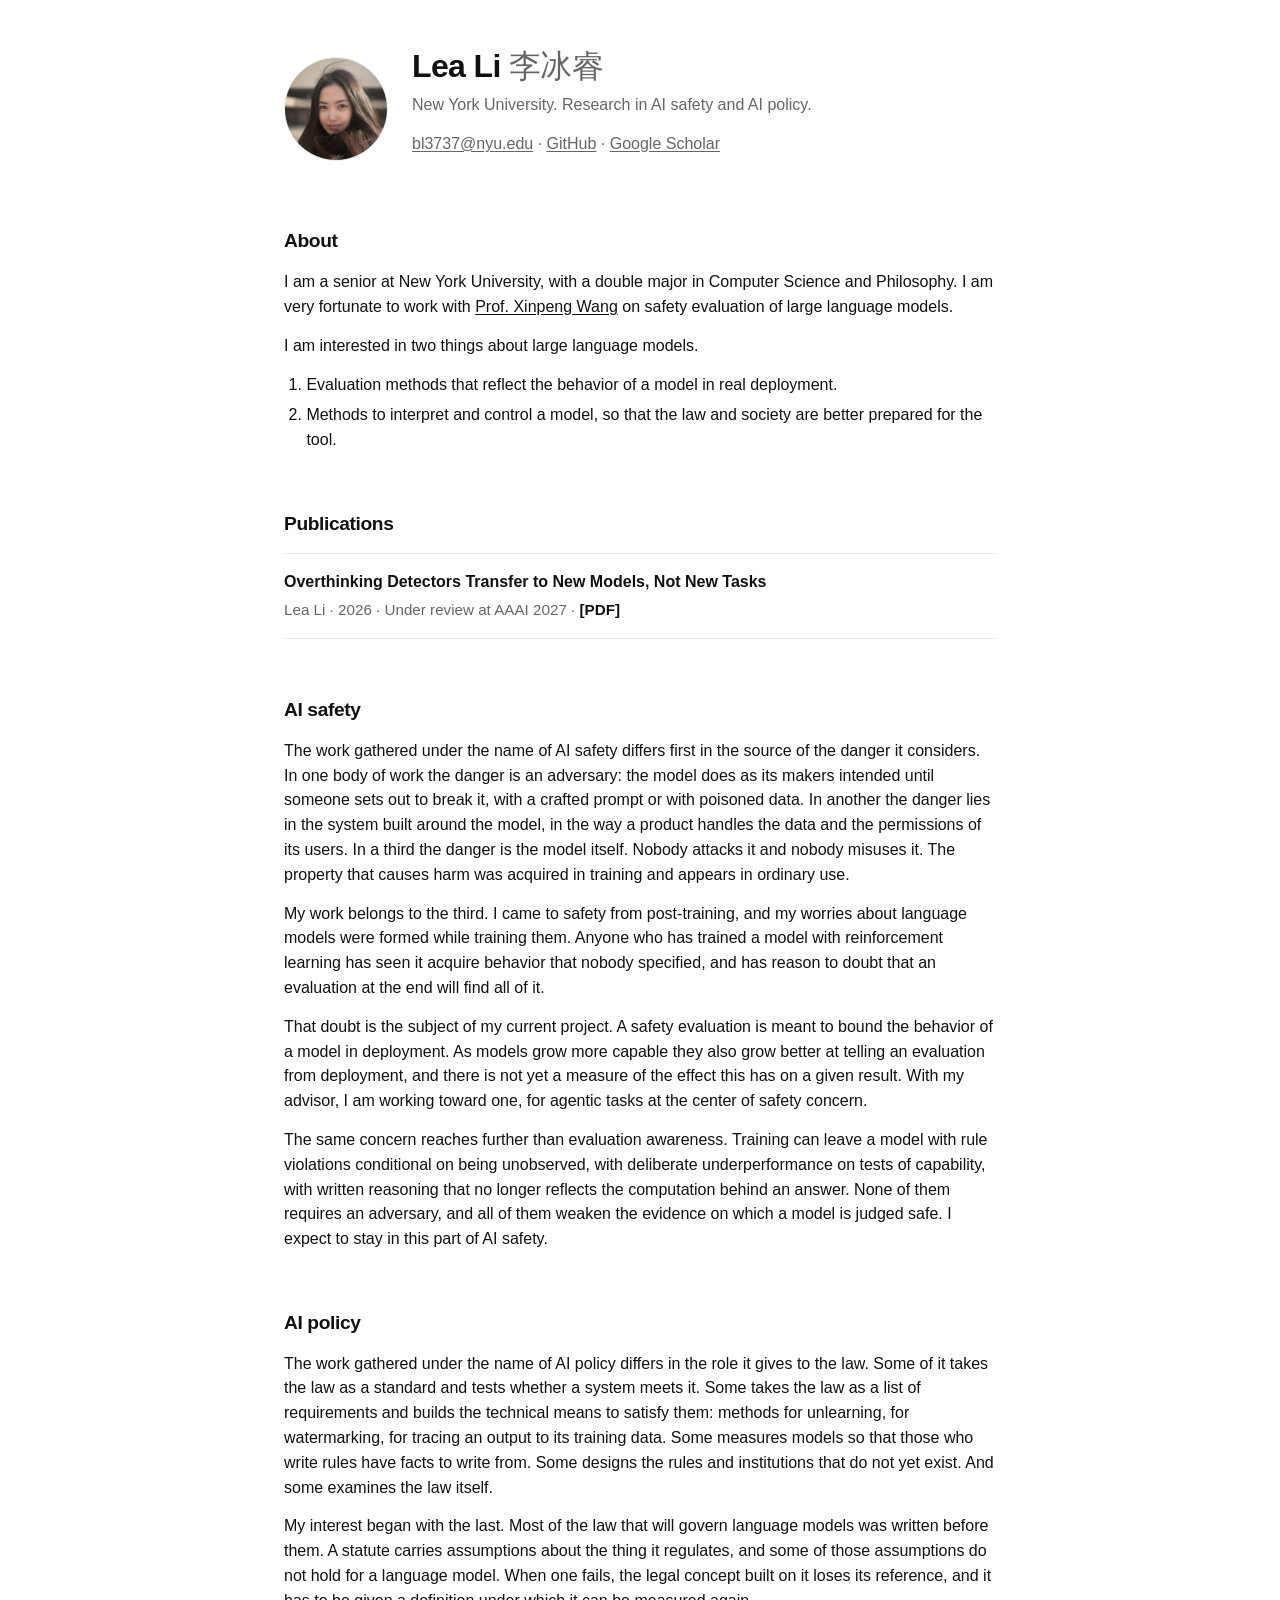
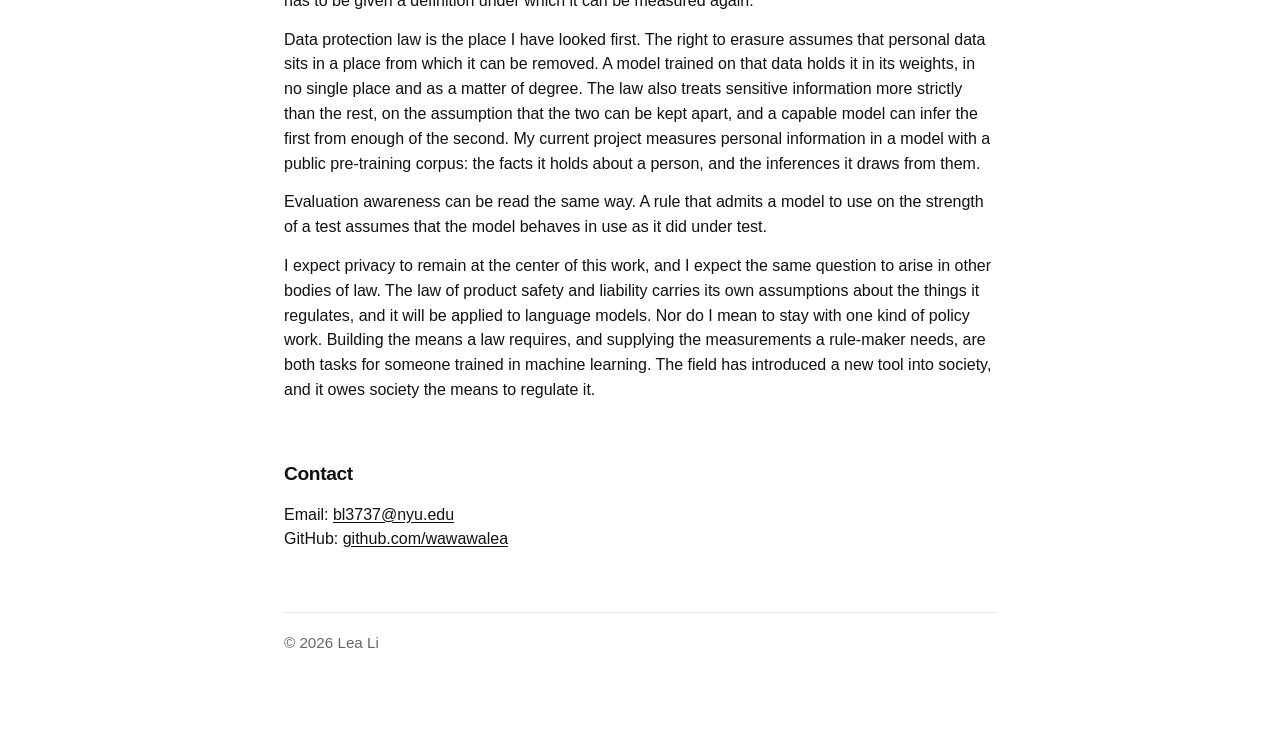
==== commit 4583e867: "Rewrite homepage around AI safety and AI policy Replace the post-training material (keyword chips, t" ====
--- a/index.html
+++ b/index.html
@@ -3,15 +3,15 @@
 <head>
   <meta charset="UTF-8" />
   <meta name="viewport" content="width=device-width, initial-scale=1.0" />
-  <title>Lea Li (李冰睿) | NYU | LLM Research</title>
-  <meta name="description" content="Lea Li (李冰睿) is a student at New York University (NYU) studying Computer Science, Mathematics, and Philosophy. She studies how knowledge works: metaphysics, epistemology, probability theory, causal inference, and LLM research including technical alignment, mechanistic interpretability, continual learning, and reasoning." />
+  <title>Lea Li (李冰睿) | NYU | AI Safety and AI Policy</title>
+  <meta name="description" content="Lea Li (李冰睿) is a senior at New York University (NYU) in Computer Science and Philosophy. Her research is in AI safety and AI policy for large language models: evaluation awareness, and data protection law as applied to language models." />
   <meta name="author" content="Lea Li" />
   <link rel="canonical" href="https://wawawalea.github.io/" />
 
   <!-- Open Graph / social + richer indexing signals -->
   <meta property="og:type" content="profile" />
   <meta property="og:title" content="Lea Li (李冰睿) | NYU" />
-  <meta property="og:description" content="Lea Li, a student at NYU studying how knowledge works: philosophy, mathematics, and LLM research on alignment, interpretability, continual learning, and reasoning." />
+  <meta property="og:description" content="Lea Li, a senior at NYU in Computer Science and Philosophy. Research in AI safety and AI policy for large language models." />
   <meta property="og:url" content="https://wawawalea.github.io/" />
   <meta property="og:image" content="https://wawawalea.github.io/profile.png" />
   <meta property="profile:first_name" content="Lea" />
@@ -40,16 +40,12 @@
     },
     "knowsAbout": [
       "Large Language Models",
-      "Technical AI Alignment",
-      "Mechanistic Interpretability",
-      "Continual Learning",
-      "Reasoning",
-      "Metaphysics",
-      "Epistemology",
-      "Modal Logic",
-      "Probability Theory",
-      "Mathematical Logic",
-      "Causal Inference"
+      "AI Safety",
+      "AI Policy",
+      "Evaluation Awareness",
+      "Data Protection Law",
+      "Privacy in Machine Learning",
+      "Philosophy"
     ],
     "sameAs": [
       "https://github.com/wawawalea"
@@ -114,6 +110,8 @@
     .affil { margin-top: 8px; color: var(--muted); }
     .contact-line { color: var(--muted); margin-top: 8px; }
     .about p:last-child { margin-bottom: 0; }
+    .interests { margin: 0; padding-left: 1.4em; }
+    .interests li { margin-bottom: 6px; }
     .topics {
       margin: 18px 0;
       border-top: 1px solid var(--line);
@@ -298,9 +296,8 @@
       <div>
         <h1>
           Lea Li <span class="cn">李冰睿</span>
-          <span class="note"><em>&ldquo;The world is all that is the case.&rdquo;</em> (<a href="https://plato.stanford.edu/entries/wittgenstein/#TracLogiPhil" target="_blank" rel="noopener">TLP&nbsp;1</a>)</span>
         </h1>
-        <p class="affil">Student at NYU, interested in machine learning research built on large language models.</p>
+        <p class="affil">New York University. Research in AI safety and AI policy.</p>
         <p class="contact-line">
           <a href="mailto:bl3737@nyu.edu">bl3737@nyu.edu</a> &middot;
           <a href="https://github.com/wawawalea" target="_blank" rel="noopener">GitHub</a> &middot;
@@ -311,46 +308,12 @@
 
     <section class="about" id="about">
       <h2>About</h2>
-      <p>
-        I'm a senior at New York University studying Computer Science, Mathematics, and Philosophy.
-      </p>
-      <p>
-        Within machine learning, I work on post-training for large language models. My current topics include on-policy self-distillation, continual learning, and emergent misalignment. My research approaches technical alignment and effective reasoning as problems of understanding.
-      </p>
-      <p>
-        Behind this work is one broader question: how does knowledge work? I want to know how we know what we know, and how we can come to know what lies beyond our cognitive reach.
-      </p>
-      <p>
-        I am happy to exchange thoughts on any (intersection(s) of) the topic(s) below! <a href="mailto:bl3737@nyu.edu">Reach out.</a>
-      </p>
-      <div class="chips" aria-label="research keywords">
-        <span class="chip">On-policy self-distillation</span>
-        <span class="chip">Emergent misalignment</span>
-        <span class="chip">Technical alignment</span>
-        <span class="chip">Mechanistic interpretability</span>
-        <span class="chip">Continual learning</span>
-        <span class="chip">Effective reasoning</span>
-        <span class="chip">Test-time scaling</span>
-      </div>
-      <div class="topics" aria-label="topics of interest">
-        <div class="topic">
-          <div class="topic-field">Topics in Philosophy</div>
-          <div class="topic-list">Metaphysics &middot; Epistemology &middot; Modal logic</div>
-        </div>
-        <div class="topic">
-          <div class="topic-field">Topics in Mathematics</div>
-          <div class="topic-list">Causal inference &middot; Probability theory &middot; Logic</div>
-        </div>
-        <div class="topic">
-          <div class="topic-field">Topics in Computer Science</div>
-          <div class="topic-list">Machine learning, with post-training of large language models as the vehicle</div>
-        </div>
-      </div>
-      <p class="aside">
-        The exchange between philosophy and computer science runs in both directions, and mathematics is the formal tool that lets the two fields genuinely communicate. In one direction, philosophy serves computer science. Metaphysics asks where the boundary of an object lies, and whether two things that look separate are in fact one; interpretability, alignment, and post-training methodology all depend on such questions. Mathematics then translates these questions into a language that can be computed. In the other direction, computer science serves philosophy. A neural network is, in effect, an axiomatized brain: a cognitive system built from mathematical foundations, and one we can inspect far more fully than our own. Such a network can help answer questions in epistemology, and machine compute reaches far beyond human compute, so I can push these questions further than a human alone could.
-      </p>
-      
-      
+      <p>I am a senior at New York University, with a double major in Computer Science and Philosophy. I am very fortunate to work with <a href="https://xinpeng-wang.github.io/" target="_blank" rel="noopener">Prof. Xinpeng Wang</a> on safety evaluation of large language models.</p>
+      <p>I am interested in two things about large language models.</p>
+      <ol class="interests">
+        <li>Evaluation methods that reflect the behavior of a model in real deployment.</li>
+        <li>Methods to interpret and control a model, so that the law and society are better prepared for the tool.</li>
+      </ol>
     </section>
 
     <section id="publications">
@@ -359,96 +322,46 @@
         <div class="pub">
           <div class="pub-title">Overthinking Detectors Transfer to New Models, Not New Tasks</div>
           <div class="pub-meta">
-            Lea Li &middot; 2026 &middot;
+            Lea Li &middot; 2026 &middot; Under review at AAAI 2027 &middot;
             <a class="pub-link" href="overthinking-detectors-2026.pdf" target="_blank" rel="noopener">[PDF]</a>
           </div>
         </div>
       </div>
     </section>
 
-    <section id="projects">
-      <h2>Projects</h2>
-      <div class="project-list">
-        <div class="project">
-          <button class="project-toggle" aria-expanded="false">
-            <div class="project-row">
-              <span class="project-num">Project 1</span>
-              <div class="project-main">
-                <div class="project-title">Oversight representations in language models</div>
-                <div class="project-summary">When a model behaves differently under supervision, what exactly is represented inside the model?</div>
-              </div>
-            </div>
-          </button>
-          <div class="drawer">
-            <div class="drawer-inner">
-              <p class="detail"><span class="detail-label">Object</span>Whether “being supervised” is a unified internal object, or a loose family of context-specific cues and policies.</p>
-              <p class="detail"><span class="detail-label">Dynamics</span>How supervision-related signals appear across prompts and settings, and whether they mediate downstream behavior in a causally meaningful way.</p>
-              <p class="detail"><span class="detail-label">Adaptation</span>Whether any such structure generalizes across scenarios, or only works in the local environments where it was identified.</p>
-            </div>
-          </div>
-        </div>
-
-        <div class="project">
-          <button class="project-toggle" aria-expanded="false">
-            <div class="project-row">
-              <span class="project-num">Project 2</span>
-              <div class="project-main">
-                <div class="project-title">On-policy self-distillation</div>
-                <div class="project-summary">When self-generated training improves a model, what is actually being learned, and by what system?</div>
-              </div>
-            </div>
-          </button>
-          <div class="drawer">
-            <div class="drawer-inner">
-              <p class="detail"><span class="detail-label">Object</span>The effective learner is not just the parameter vector, but the closed loop formed by the model, prompts, sampling policy, generated data, and update rule.</p>
-              <p class="detail"><span class="detail-label">Dynamics</span>How on-policy data generation, selection, and optimization interact to amplify some behaviors while leaving others unchanged.</p>
-              <p class="detail"><span class="detail-label">Adaptation</span>To what extent the learned changes transfer beyond the exact prompts and distributions used to produce the training data.</p>
-            </div>
-          </div>
-        </div>
-
-        <div class="project">
-          <button class="project-toggle" aria-expanded="false">
-            <div class="project-row">
-              <span class="project-num">Project 3</span>
-              <div class="project-main">
-                <div class="project-title">Overthinking in continual learning</div>
-                <div class="project-summary">How can a model learn task-appropriate reasoning across tasks rather than overthink in a one-size-fits-all way?</div>
-              </div>
-            </div>
-          </button>
-          <div class="drawer">
-            <div class="drawer-inner">
-              <p class="detail"><span class="detail-label">Object</span>Overthinking is not a single fixed defect, but a task-relative computation policy involving when to continue, verify, or stop.</p>
-              <p class="detail"><span class="detail-label">Dynamics</span>How signals for efficient reasoning differ across tasks, and how those signals evolve as the model keeps learning new settings.</p>
-              <p class="detail"><span class="detail-label">Adaptation</span>Whether a model can acquire reasoning policies that remain effective across tasks without collapsing into one locally good but globally brittle rule.</p>
-            </div>
-          </div>
-        </div>
-      </div>
+    <section id="safety">
+      <h2>AI safety</h2>
+      <p>
+        The work gathered under the name of AI safety differs first in the source of the danger it considers. In one body of work the danger is an adversary: the model does as its makers intended until someone sets out to break it, with a crafted prompt or with poisoned data. In another the danger lies in the system built around the model, in the way a product handles the data and the permissions of its users. In a third the danger is the model itself. Nobody attacks it and nobody misuses it. The property that causes harm was acquired in training and appears in ordinary use.
+      </p>
+      <p>
+        My work belongs to the third. I came to safety from post-training, and my worries about language models were formed while training them. Anyone who has trained a model with reinforcement learning has seen it acquire behavior that nobody specified, and has reason to doubt that an evaluation at the end will find all of it.
+      </p>
+      <p>
+        That doubt is the subject of my current project. A safety evaluation is meant to bound the behavior of a model in deployment. As models grow more capable they also grow better at telling an evaluation from deployment, and there is not yet a measure of the effect this has on a given result. With my advisor, I am working toward one, for agentic tasks at the center of safety concern.
+      </p>
+      <p>
+        The same concern reaches further than evaluation awareness. Training can leave a model with rule violations conditional on being unobserved, with deliberate underperformance on tests of capability, with written reasoning that no longer reflects the computation behind an answer. None of them requires an adversary, and all of them weaken the evidence on which a model is judged safe. I expect to stay in this part of AI safety.
+      </p>
     </section>
 
-    <section id="questions">
-      <h2>When studying a machine learning problem, I like to ask:</h2>
-      <div class="triptych">
-        <div class="panel">
-          <div class="panel-title">1. What is the object of study?</div>
-          <div class="panel-sub">Before I measure or optimize something, I ask what it actually is.</div>
-          <p class="panel-text">Often the real question is whether the thing we probe is a single object at all, or a loose set of case-specific cues.</p>
-        </div>
-
-        <div class="panel">
-          <div class="panel-title">2. How does it work?</div>
-          <div class="panel-sub">Once the object is clear, I ask what produces it.</div>
-          <p class="panel-text">I want the mechanism and the learning dynamics behind a behavior, not just whether a metric moves.</p>
-        </div>
-
-        <div class="panel">
-          <div class="panel-title">3. How far does it transfer?</div>
-          <div class="panel-sub">A result on one setting is not a general result. I ask what transfers, and where it breaks.</div>
-          <p class="panel-text">In continual and post-training work, the question is not whether something changed. It is how far the change transfers across tasks, models, and distributions.</p>
-        </div>
-      </div>
+    <section id="policy">
+      <h2>AI policy</h2>
+      <p>
+        The work gathered under the name of AI policy differs in the role it gives to the law. Some of it takes the law as a standard and tests whether a system meets it. Some takes the law as a list of requirements and builds the technical means to satisfy them: methods for unlearning, for watermarking, for tracing an output to its training data. Some measures models so that those who write rules have facts to write from. Some designs the rules and institutions that do not yet exist. And some examines the law itself.
+      </p>
+      <p>
+        My interest began with the last. Most of the law that will govern language models was written before them. A statute carries assumptions about the thing it regulates, and some of those assumptions do not hold for a language model. When one fails, the legal concept built on it loses its reference, and it has to be given a definition under which it can be measured again.
+      </p>
+      <p>
+        Data protection law is the place I have looked first. The right to erasure assumes that personal data sits in a place from which it can be removed. A model trained on that data holds it in its weights, in no single place and as a matter of degree. The law also treats sensitive information more strictly than the rest, on the assumption that the two can be kept apart, and a capable model can infer the first from enough of the second. My current project measures personal information in a model with a public pre-training corpus: the facts it holds about a person, and the inferences it draws from them.
+      </p>
+      <p>
+        Evaluation awareness can be read the same way. A rule that admits a model to use on the strength of a test assumes that the model behaves in use as it did under test.
+      </p>
+      <p>
+        I expect privacy to remain at the center of this work, and I expect the same question to arise in other bodies of law. The law of product safety and liability carries its own assumptions about the things it regulates, and it will be applied to language models. Nor do I mean to stay with one kind of policy work. Building the means a law requires, and supplying the measurements a rule-maker needs, are both tasks for someone trained in machine learning. The field has introduced a new tool into society, and it owes society the means to regulate it.
+      </p>
     </section>
 
     <section id="contact">
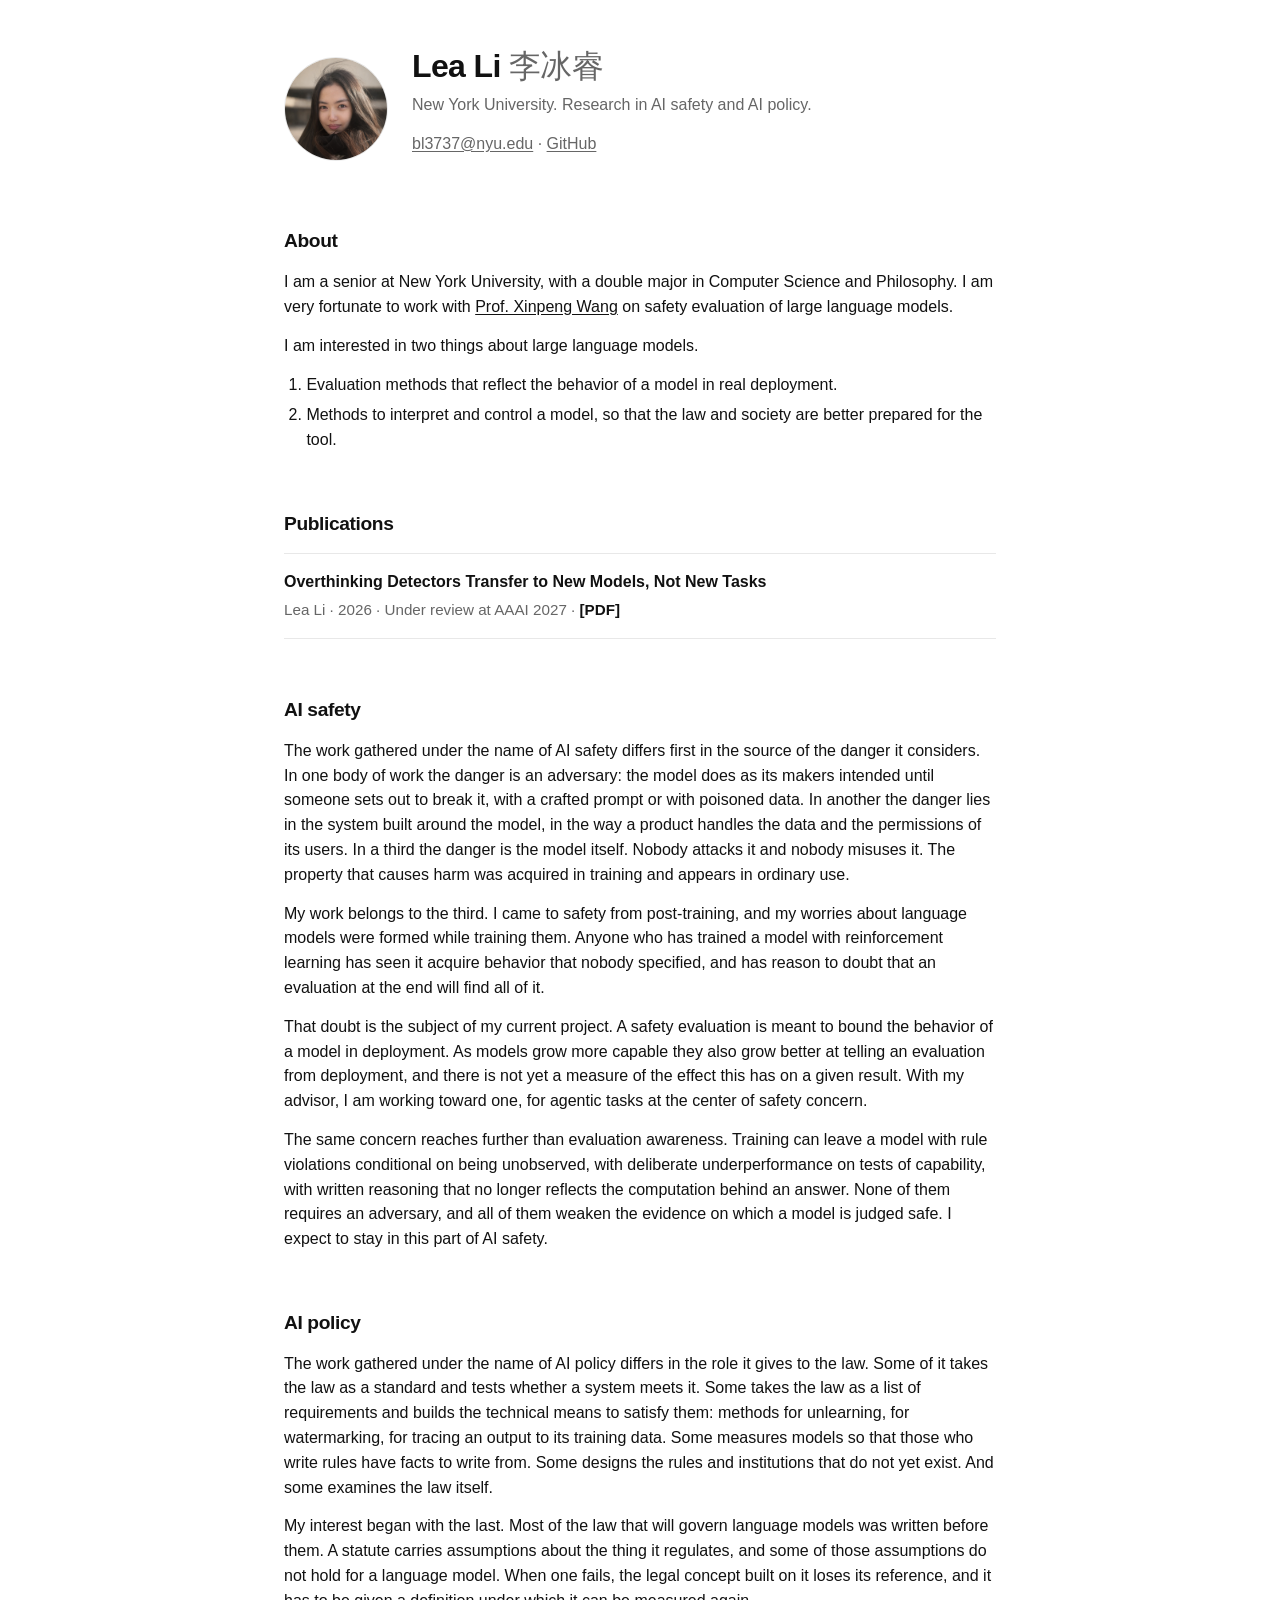
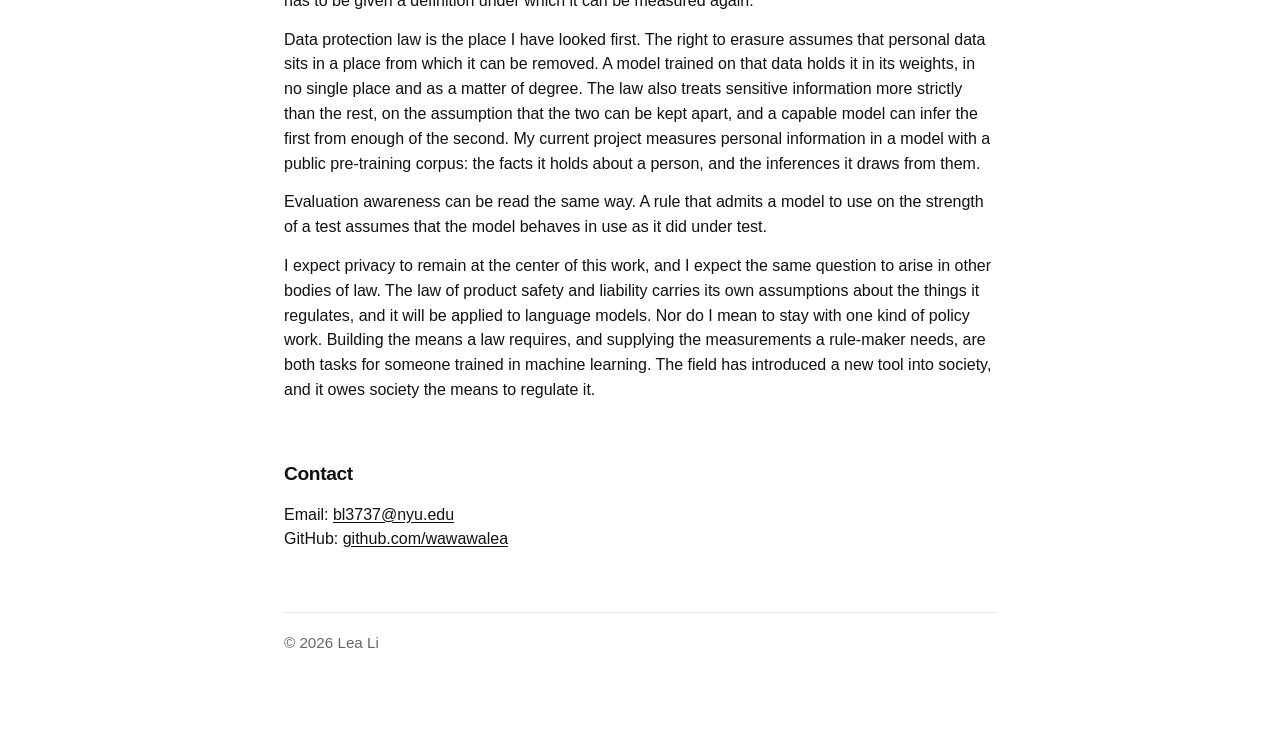
==== commit 0fdf5713: "Remove placeholder Google Scholar link Co-Authored-By: Claude Fable 5.2 <noreply@anthropic.com> Clau" ====
--- a/index.html
+++ b/index.html
@@ -300,8 +300,7 @@
         <p class="affil">New York University. Research in AI safety and AI policy.</p>
         <p class="contact-line">
           <a href="mailto:bl3737@nyu.edu">bl3737@nyu.edu</a> &middot;
-          <a href="https://github.com/wawawalea" target="_blank" rel="noopener">GitHub</a> &middot;
-          <a href="https://scholar.google.com/" target="_blank" rel="noopener">Google Scholar</a>
+          <a href="https://github.com/wawawalea" target="_blank" rel="noopener">GitHub</a>
         </p>
       </div>
     </header>
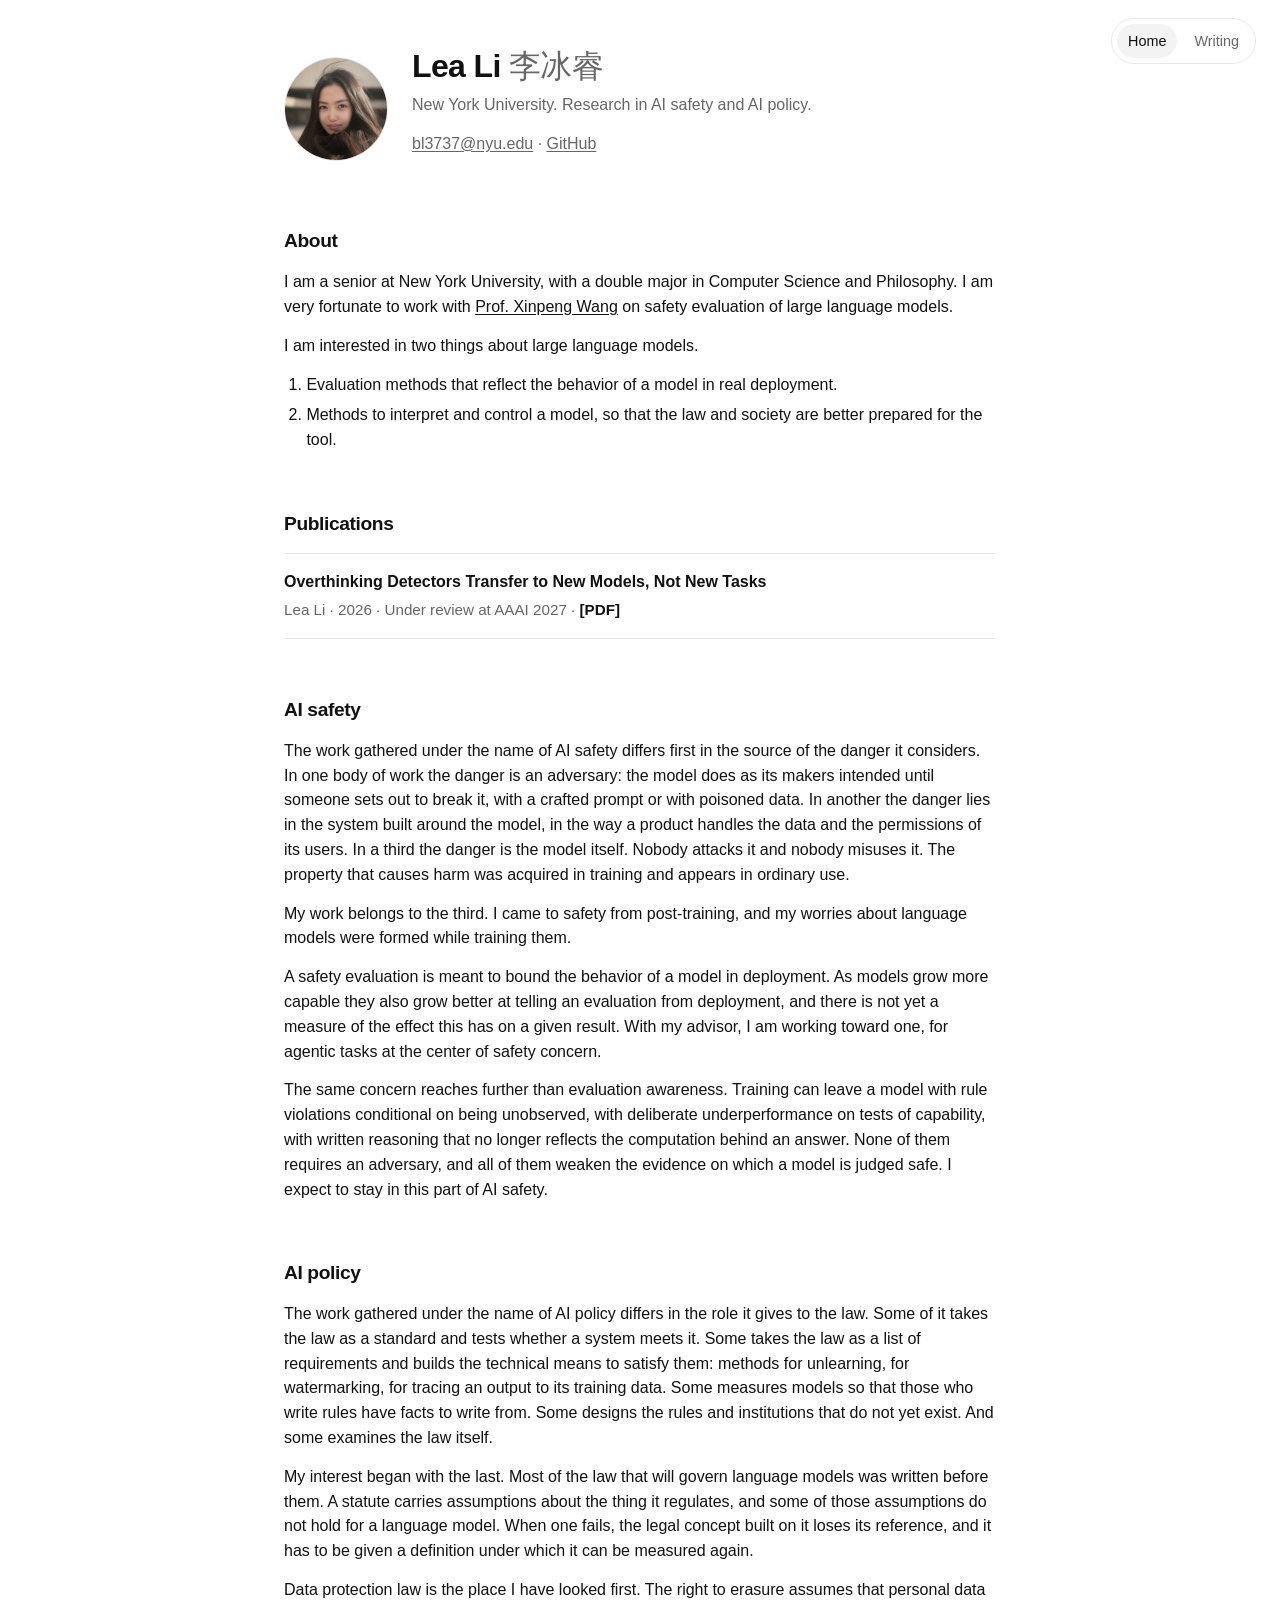
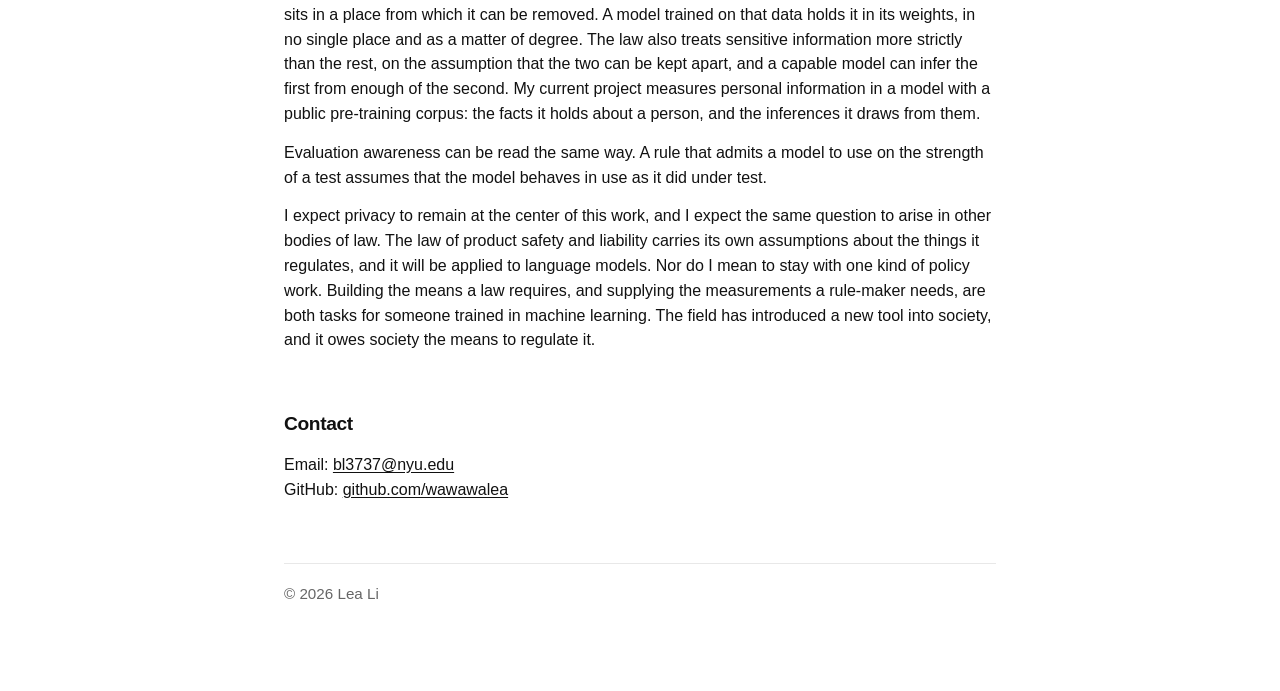
==== commit bb54dcd6: "Remove the sentence about training with reinforcement learning Also drop the following sentence that" ====
--- a/index.html
+++ b/index.html
@@ -334,10 +334,10 @@
         The work gathered under the name of AI safety differs first in the source of the danger it considers. In one body of work the danger is an adversary: the model does as its makers intended until someone sets out to break it, with a crafted prompt or with poisoned data. In another the danger lies in the system built around the model, in the way a product handles the data and the permissions of its users. In a third the danger is the model itself. Nobody attacks it and nobody misuses it. The property that causes harm was acquired in training and appears in ordinary use.
       </p>
       <p>
-        My work belongs to the third. I came to safety from post-training, and my worries about language models were formed while training them. Anyone who has trained a model with reinforcement learning has seen it acquire behavior that nobody specified, and has reason to doubt that an evaluation at the end will find all of it.
-      </p>
-      <p>
-        That doubt is the subject of my current project. A safety evaluation is meant to bound the behavior of a model in deployment. As models grow more capable they also grow better at telling an evaluation from deployment, and there is not yet a measure of the effect this has on a given result. With my advisor, I am working toward one, for agentic tasks at the center of safety concern.
+        My work belongs to the third. I came to safety from post-training, and my worries about language models were formed while training them.
+      </p>
+      <p>
+        A safety evaluation is meant to bound the behavior of a model in deployment. As models grow more capable they also grow better at telling an evaluation from deployment, and there is not yet a measure of the effect this has on a given result. With my advisor, I am working toward one, for agentic tasks at the center of safety concern.
       </p>
       <p>
         The same concern reaches further than evaluation awareness. Training can leave a model with rule violations conditional on being unobserved, with deliberate underperformance on tests of capability, with written reasoning that no longer reflects the computation behind an answer. None of them requires an adversary, and all of them weaken the evidence on which a model is judged safe. I expect to stay in this part of AI safety.
